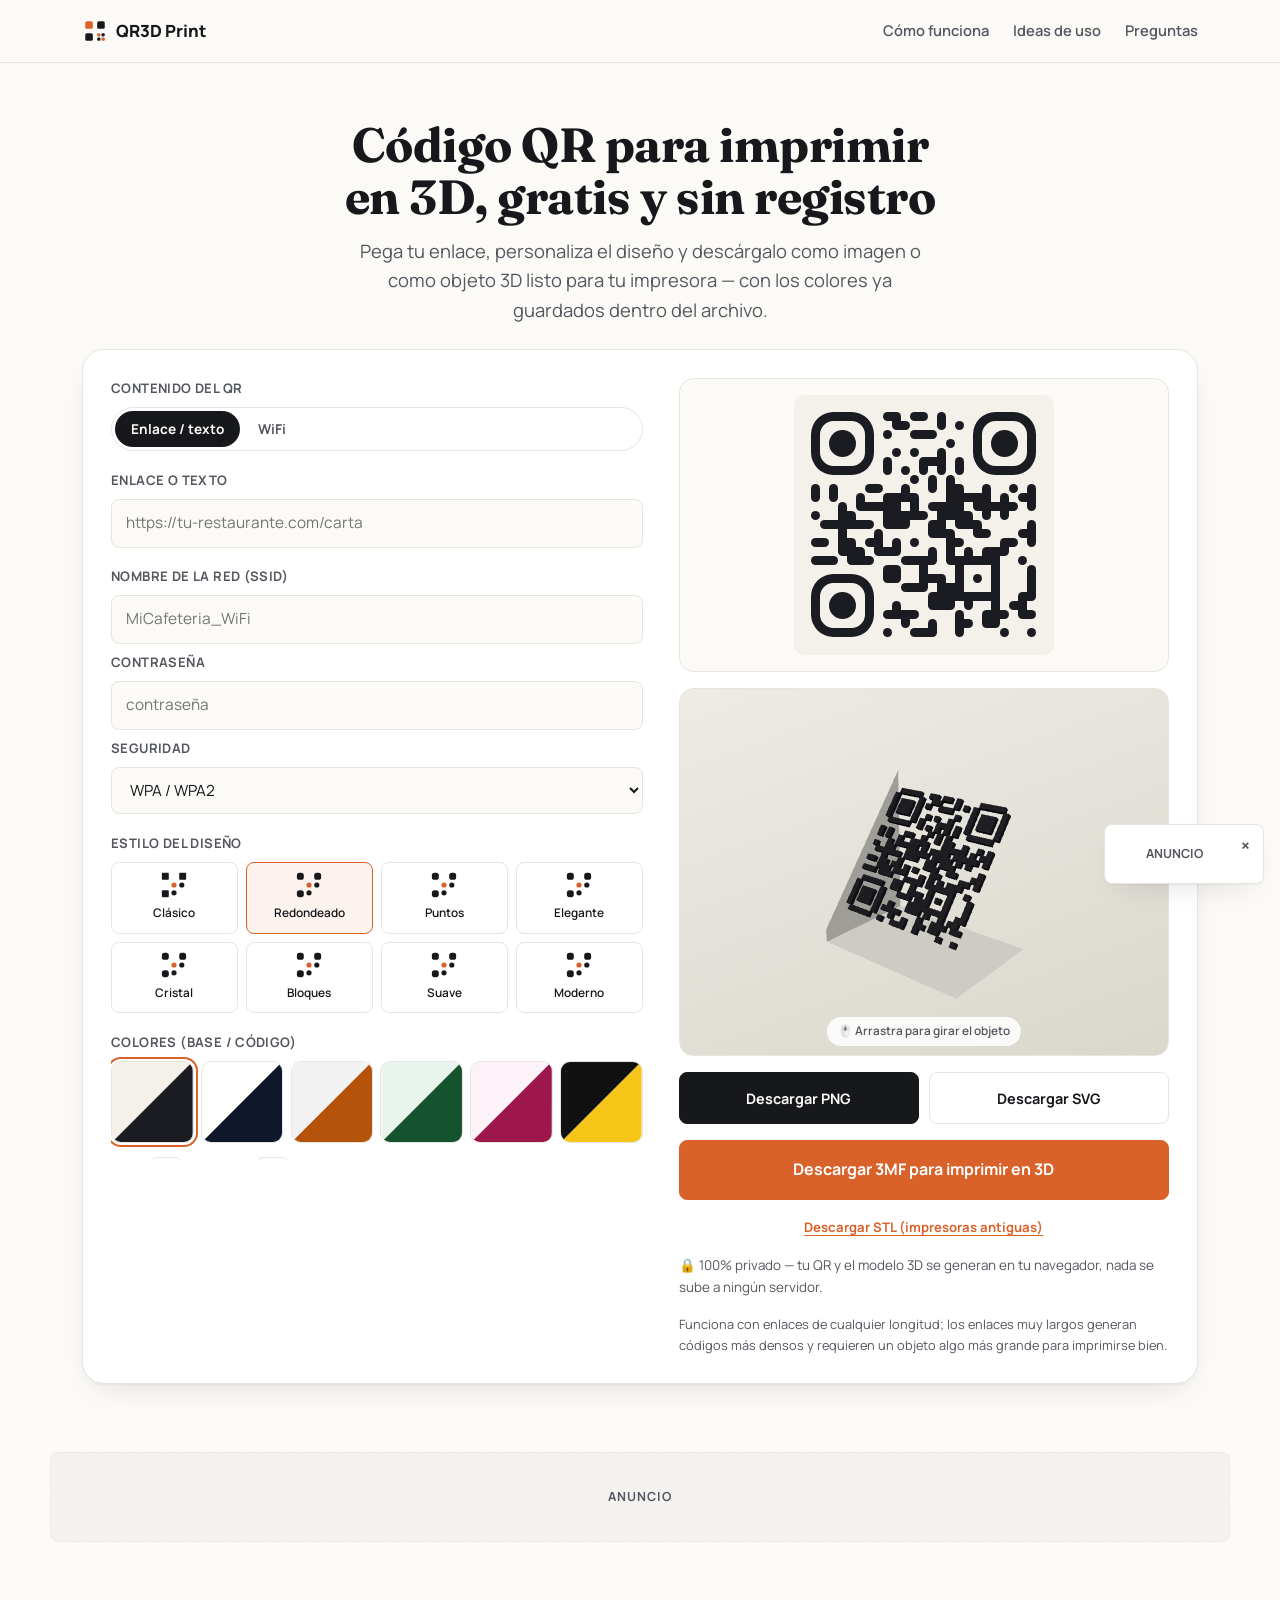
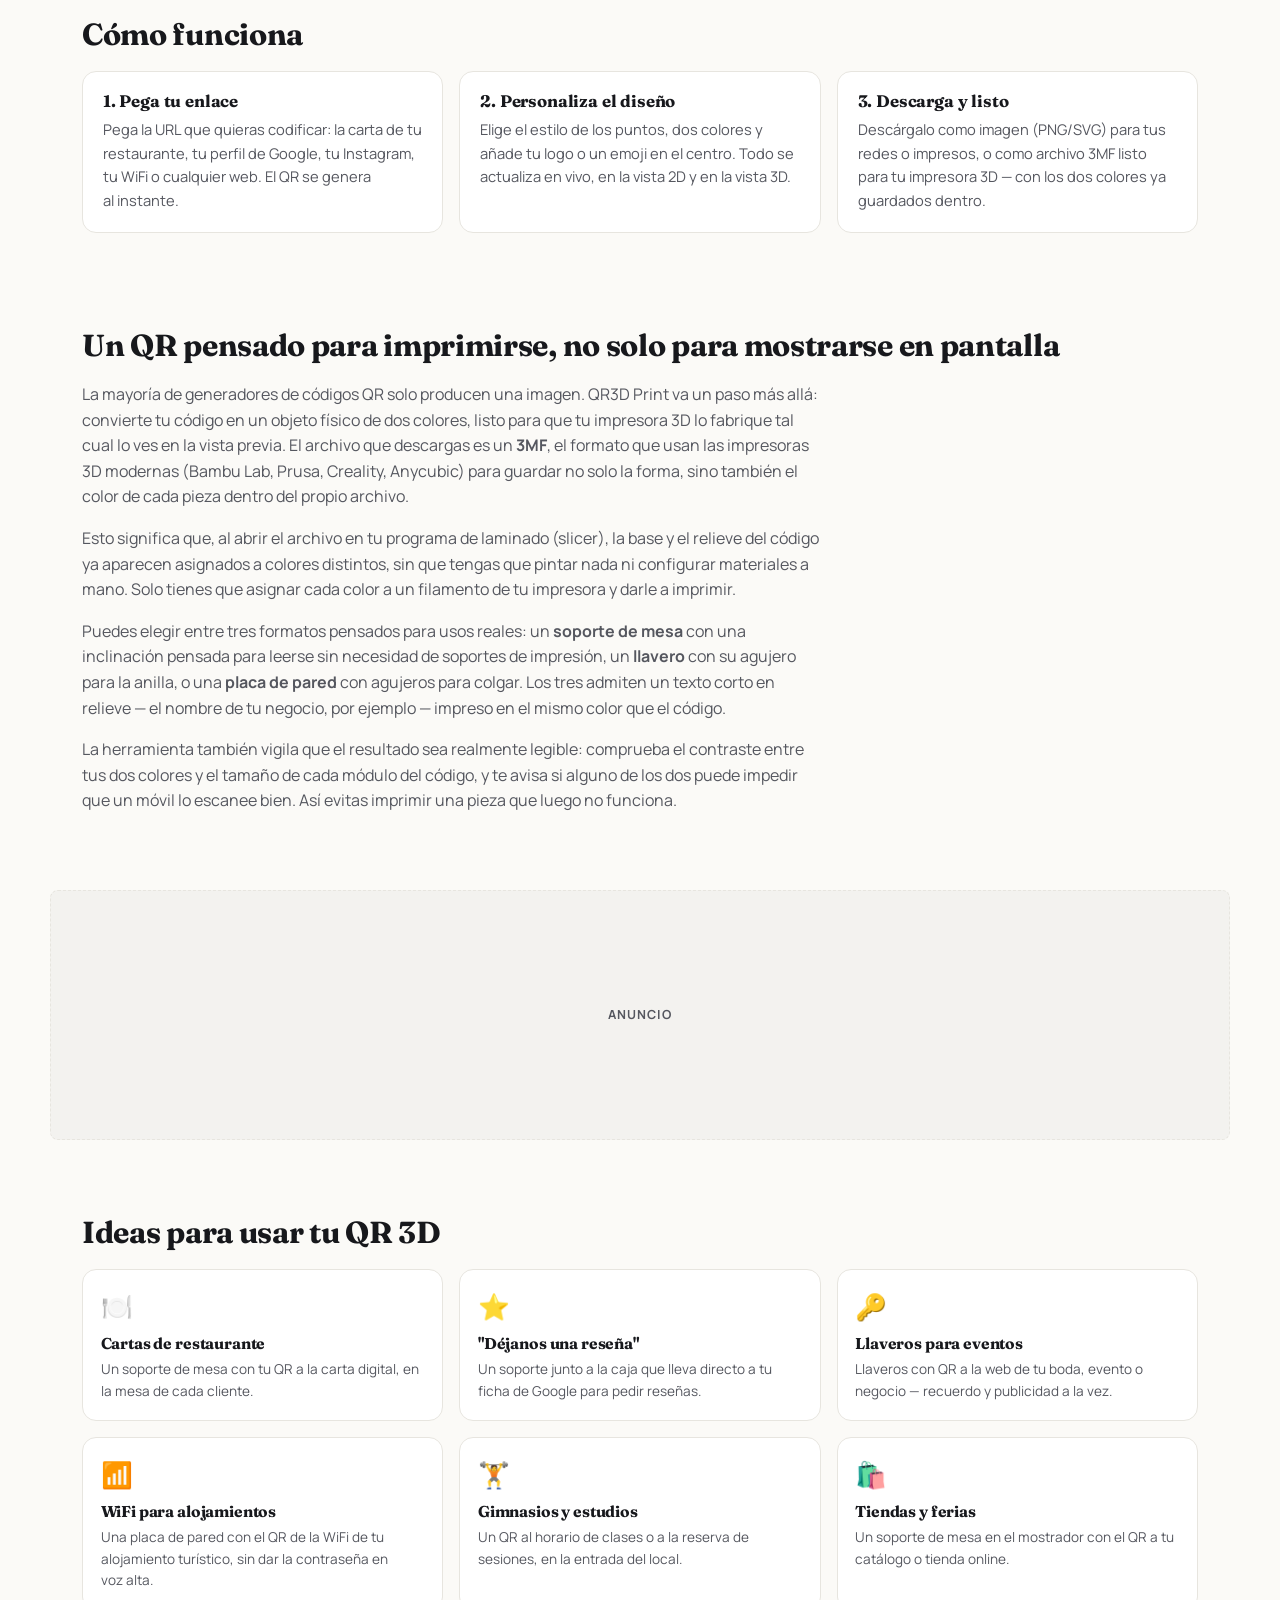
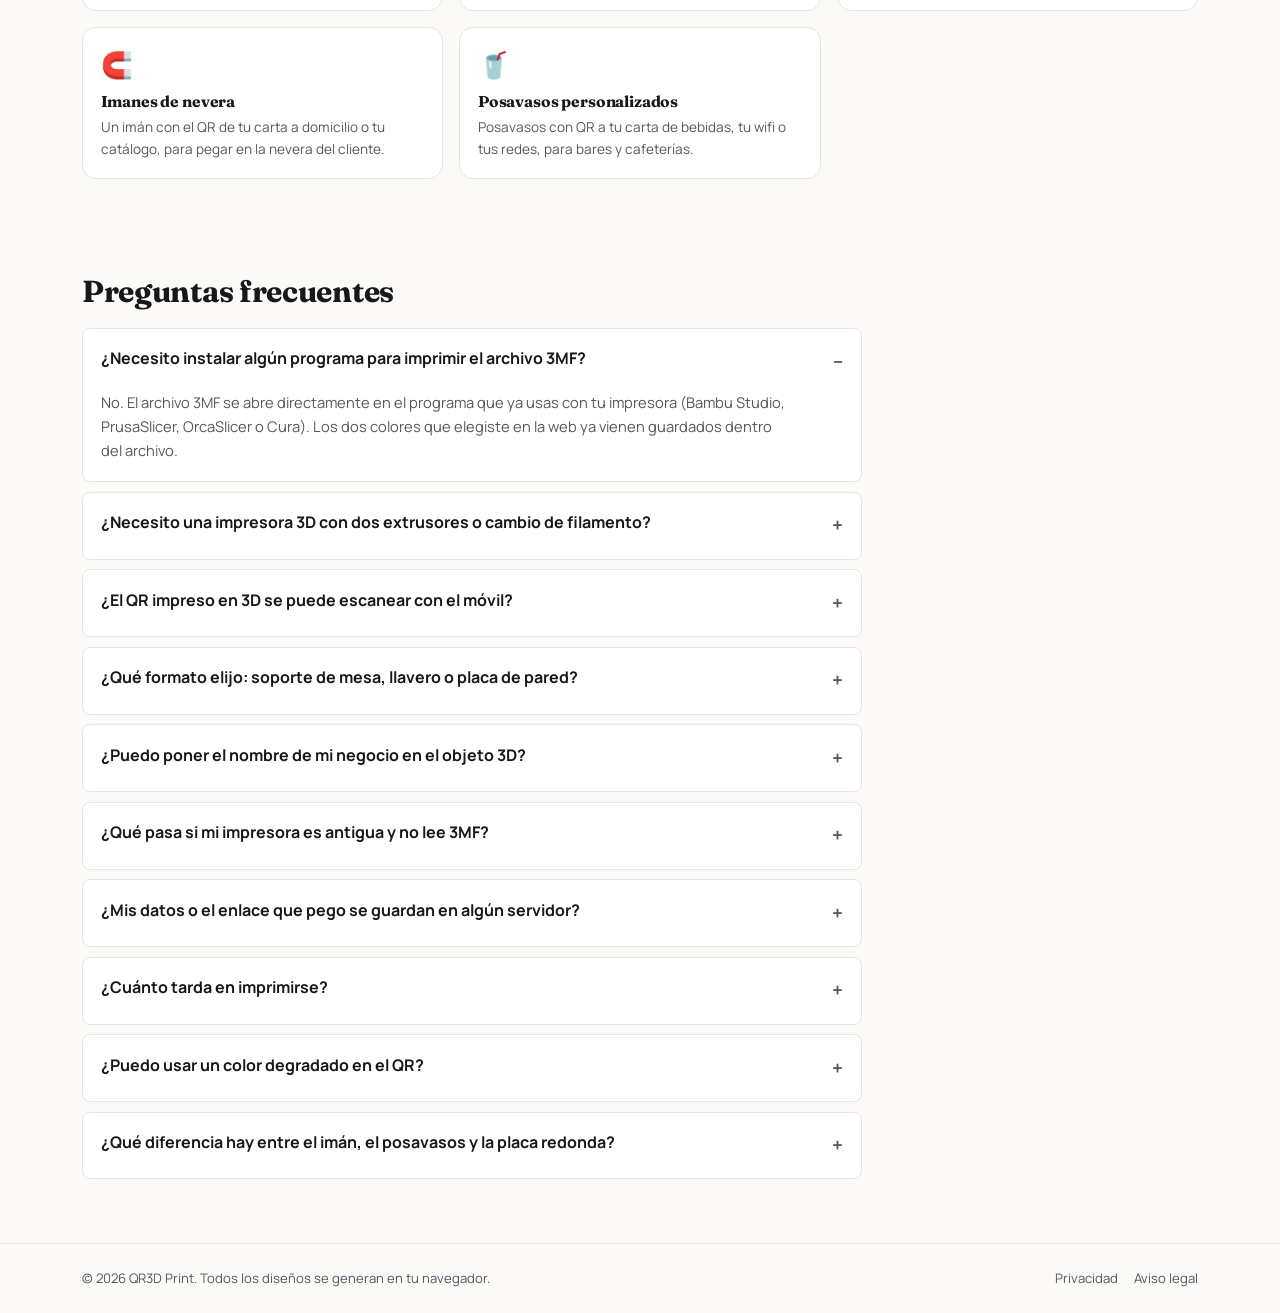
==== index.html @ ac1ca6d9 "Add files via upload" ====
<!DOCTYPE html>
<html lang="es">
<head>
<meta charset="UTF-8">
<meta name="viewport" content="width=device-width, initial-scale=1, viewport-fit=cover">
<title>Código QR para imprimir en 3D online gratis | QR3D Print</title>
<meta name="description" content="Crea tu código QR personalizado y descárgalo en 3MF listo para imprimir en 3D: soporte de mesa, llavero o placa de pared. Gratis, sin registro, en tu navegador.">
<link rel="canonical" href="https://www.qr3dprint.com/">

<meta property="og:type" content="website">
<meta property="og:title" content="Código QR para imprimir en 3D online gratis | QR3D Print">
<meta property="og:description" content="Diseña tu QR, elige colores y formato, y descárgalo en 3MF listo para tu impresora 3D. Soporte de mesa, llavero o placa de pared.">
<meta property="og:image" content="https://www.qr3dprint.com/assets/img/og-image.webp">
<meta property="og:url" content="https://www.qr3dprint.com/">
<meta name="twitter:card" content="summary_large_image">

<link rel="preconnect" href="https://fonts.googleapis.com">
<link rel="preconnect" href="https://fonts.gstatic.com" crossorigin>
<link rel="stylesheet" href="https://fonts.googleapis.com/css2?family=Manrope:wght@400;500;600;700;800&family=Fraunces:opsz,wght@9..144,500;9..144,700&display=swap">

<link rel="icon" href="assets/favicon.svg" type="image/svg+xml">
<link rel="stylesheet" href="styles.css?v=20260902">
<!-- TODO: si activas Google AdSense, añade aquí el script de tu CMP (banner de consentimiento de cookies) antes de activar los anuncios -->

<script type="importmap">
{ "imports": {
    "three": "./lib/vendor/three/three.module.min.js",
    "three/addons/": "./lib/vendor/three/addons/"
} }
</script>

<script type="application/ld+json">
{
  "@context": "https://schema.org",
  "@type": "WebApplication",
  "name": "QR3D Print",
  "description": "Generador de códigos QR personalizados descargables en PNG, SVG y 3MF listos para imprimir en 3D.",
  "applicationCategory": "DesignApplication",
  "operatingSystem": "Any (navegador web)",
  "offers": { "@type": "Offer", "price": "0", "priceCurrency": "EUR" }
}
</script>
<script type="application/ld+json">
{
  "@context": "https://schema.org",
  "@type": "FAQPage",
  "mainEntity": [
    {"@type":"Question","name":"¿Necesito instalar algún programa para imprimir el archivo 3MF?","acceptedAnswer":{"@type":"Answer","text":"No. El archivo 3MF se abre directamente en el programa que ya usas con tu impresora (Bambu Studio, PrusaSlicer, OrcaSlicer o Cura), con los dos colores ya guardados dentro."}},
    {"@type":"Question","name":"¿Necesito una impresora 3D con dos extrusores o cambio de filamento?","acceptedAnswer":{"@type":"Answer","text":"Sí, para que el color del QR contraste con la base necesitas imprimir con dos colores. Si tu impresora solo tiene uno, puedes usar la versión STL o pintar el código a mano."}},
    {"@type":"Question","name":"¿El QR impreso en 3D se puede escanear con el móvil?","acceptedAnswer":{"@type":"Answer","text":"Sí, siempre que el contraste entre los colores sea suficiente y el módulo no sea demasiado pequeño. Te avisamos en la propia web si algo puede fallar."}},
    {"@type":"Question","name":"¿Qué formato elijo: soporte de mesa, llavero o placa de pared?","acceptedAnswer":{"@type":"Answer","text":"El soporte de mesa es ideal para cartas o reseñas, el llavero para eventos o detalles, y la placa de pared para WiFi o señalización fija."}},
    {"@type":"Question","name":"¿Puedo poner el nombre de mi negocio en el objeto 3D?","acceptedAnswer":{"@type":"Answer","text":"Sí, los tres formatos permiten añadir un texto corto en relieve, en el mismo color que el código."}},
    {"@type":"Question","name":"¿Qué pasa si mi impresora es antigua y no lee 3MF?","acceptedAnswer":{"@type":"Answer","text":"Puedes descargar también la versión en STL para impresoras y programas más antiguos."}},
    {"@type":"Question","name":"¿Mis datos o el enlace que pego se guardan en algún servidor?","acceptedAnswer":{"@type":"Answer","text":"No. Todo se genera en tu propio navegador; el enlace nunca se envía a ningún servidor."}},
    {"@type":"Question","name":"¿Cuánto tarda en imprimirse?","acceptedAnswer":{"@type":"Answer","text":"Depende del tamaño, pero un soporte de mesa o una placa pequeña suele tardar entre 45 minutos y 2 horas."}}
  ]
}
</script>
</head>
<body>
<a class="skip-link" href="#tool">Ir a la herramienta</a>

<header class="site-header">
  <div class="wrap header-inner">
    <a class="brand" href="/">
      <svg width="26" height="26" viewBox="0 0 24 24" fill="none" aria-hidden="true"><rect x="3" y="3" width="7" height="7" rx="1.5" fill="var(--accent)"/><rect x="14" y="3" width="7" height="7" rx="1.5" fill="var(--ink)"/><rect x="3" y="14" width="7" height="7" rx="1.5" fill="var(--ink)"/><rect x="14" y="14" width="3" height="3" rx="1" fill="var(--accent)"/><rect x="18" y="14" width="3" height="3" rx="1" fill="var(--ink)"/><rect x="14" y="18" width="3" height="3" rx="1" fill="var(--ink)"/><rect x="18" y="18" width="3" height="3" rx="1" fill="var(--accent)"/></svg>
      <span>QR3D Print</span>
    </a>
    <nav class="header-nav">
      <a href="#como-funciona">Cómo funciona</a>
      <a href="#ideas">Ideas de uso</a>
      <a href="#faq">Preguntas</a>
    </nav>
  </div>
</header>

<main>
  <section class="hero wrap">
    <h1>Código QR para imprimir en 3D, gratis y sin registro</h1>
    <p class="subtitle">Pega tu enlace, personaliza el diseño y descárgalo como imagen o como objeto 3D listo para tu impresora — con los colores ya guardados dentro del archivo.</p>
  </section>

  <section id="tool" class="tool-section wrap">
    <div class="tool-card" data-state="idle">

      <div class="tool-grid">
        <!-- Columna izquierda: controles (con scroll propio en escritorio) -->
        <div class="tool-controls" data-tool-controls>

          <div class="field-group">
            <label class="field-label" for="qr-content-type">Contenido del QR</label>
            <div class="segmented" role="tablist" aria-label="Tipo de contenido">
              <button type="button" class="seg-btn is-active" data-content-type="link" role="tab" aria-selected="true">Enlace / texto</button>
              <button type="button" class="seg-btn" data-content-type="wifi" role="tab" aria-selected="false">WiFi</button>
            </div>
          </div>

          <div class="field-group" data-panel="link">
            <label class="field-label" for="qr-text">Enlace o texto</label>
            <input id="qr-text" class="text-input" type="text" placeholder="https://tu-restaurante.com/carta" autocomplete="off" spellcheck="false">
          </div>

          <div class="field-group" data-panel="wifi" hidden>
            <label class="field-label" for="wifi-ssid">Nombre de la red (SSID)</label>
            <input id="wifi-ssid" class="text-input" type="text" placeholder="MiCafeteria_WiFi" autocomplete="off">
            <label class="field-label" for="wifi-pass">Contraseña</label>
            <input id="wifi-pass" class="text-input" type="text" placeholder="contraseña" autocomplete="off">
            <label class="field-label" for="wifi-enc">Seguridad</label>
            <select id="wifi-enc" class="text-input">
              <option value="WPA" selected>WPA / WPA2</option>
              <option value="WEP">WEP</option>
              <option value="nopass">Red abierta (sin contraseña)</option>
            </select>
          </div>

          <div class="field-group">
            <span class="field-label">Estilo del diseño</span>
            <div class="style-grid" data-style-grid></div>
          </div>

          <div class="field-group">
            <span class="field-label">Colores (base / código)</span>
            <div class="color-presets" data-color-presets></div>
            <div class="color-custom">
              <label>Base <input type="color" id="color-base" value="#F4F1EA"></label>
              <label>Código <input type="color" id="color-code" value="#1B1B22"></label>
            </div>
            <div class="segmented segmented-sm" role="tablist" aria-label="Relleno del código">
              <button type="button" class="seg-btn is-active" data-code-mode="solid" role="tab" aria-selected="true">Sólido</button>
              <button type="button" class="seg-btn" data-code-mode="gradient" role="tab" aria-selected="false">Degradado</button>
            </div>
            <div class="gradient-row" data-gradient-row hidden>
              <label>2º color <input type="color" id="color-code-2" value="#D9622B"></label>
              <label class="gradient-type-label">
                Forma
                <select id="gradient-type" class="text-input text-input-sm">
                  <option value="linear" selected>Lineal</option>
                  <option value="radial">Radial</option>
                </select>
              </label>
            </div>
            <p class="hint" data-contrast-hint></p>
          </div>

          <div class="field-group">
            <span class="field-label">Centro del QR (opcional)</span>
            <div class="center-row">
              <div class="emoji-picker" data-emoji-picker></div>
              <label class="upload-btn">
                📁 Subir logo
                <input type="file" id="logo-upload" accept="image/*" hidden>
              </label>
              <button type="button" class="link-btn" data-clear-center hidden>Quitar</button>
            </div>
          </div>

          <div class="field-group">
            <span class="field-label">Llamado a la acción (marco)</span>
            <div class="frame-shape-grid" data-frame-grid></div>
            <div class="cta-chips" data-cta-chips hidden></div>
            <input id="frame-text" class="text-input" type="text" maxlength="24" placeholder="ESCANÉAME" value="ESCANÉAME" hidden>
          </div>

          <hr class="divider">

          <div class="field-group">
            <span class="field-label">Formato del objeto 3D</span>
            <div class="format-grid">
              <button type="button" class="format-btn is-active" data-format="soporte">
                <span class="format-icon">🍽️</span><span>Soporte de mesa</span>
              </button>
              <button type="button" class="format-btn" data-format="llavero">
                <span class="format-icon">🔑</span><span>Llavero</span>
              </button>
              <button type="button" class="format-btn" data-format="placa">
                <span class="format-icon">🖼️</span><span>Placa de pared</span>
              </button>
              <button type="button" class="format-btn" data-format="iman">
                <span class="format-icon">🧲</span><span>Imán</span>
              </button>
              <button type="button" class="format-btn" data-format="posavasos">
                <span class="format-icon">🥤</span><span>Posavasos</span>
              </button>
              <button type="button" class="format-btn" data-format="placa-redonda">
                <span class="format-icon">🔘</span><span>Placa redonda</span>
              </button>
            </div>
          </div>

          <div class="field-group">
            <label class="field-label" for="object-text">Texto en relieve (opcional)</label>
            <input id="object-text" class="text-input" type="text" maxlength="24" placeholder="Nombre de tu negocio">
          </div>

          <div class="print-warnings" data-print-warnings aria-live="polite"></div>
        </div>

        <!-- Columna derecha: previews -->
        <div class="tool-preview">
          <div class="preview-2d">
            <div class="preview-2d-frame" data-frame-root>
              <div class="frame-bar frame-bar--top" data-frame-el="barra-arriba" hidden><span data-frame-text-el></span></div>
              <div class="preview-2d-inner">
                <div class="preview-2d-canvas" data-qr-preview></div>
                <div class="frame-ribbon" data-frame-el="cinta-esquina" hidden><span data-frame-text-el></span></div>
                <div class="frame-bubble" data-frame-el="burbuja" hidden><span data-frame-text-el></span><i class="frame-bubble-tail"></i></div>
              </div>
              <div class="frame-bar frame-bar--bottom" data-frame-el="barra-abajo" hidden><span data-frame-text-el></span></div>
            </div>
          </div>

          <div class="preview-3d" data-viewer-root>
            <div class="preview-3d-canvas" data-viewer-canvas></div>
            <div class="preview-3d-status" data-viewer-status>Preparando la vista 3D…</div>
            <p class="drag-hint">🖱️ Arrastra para girar el objeto</p>
          </div>

          <div class="download-row">
            <button type="button" class="btn-download btn-primary" data-download="png">Descargar PNG</button>
            <button type="button" class="btn-download" data-download="svg">Descargar SVG</button>
          </div>
          <button type="button" class="btn-download btn-3d" data-download="3mf">
            Descargar 3MF para imprimir en 3D
          </button>
          <button type="button" class="link-btn secondary-download" data-download="stl">Descargar STL (impresoras antiguas)</button>

          <p class="privacy-badge">🔒 100% privado — tu QR y el modelo 3D se generan en tu navegador, nada se sube a ningún servidor.</p>
          <p class="limits-note">Funciona con enlaces de cualquier longitud; los enlaces muy largos generan códigos más densos y requieren un objeto algo más grande para imprimirse bien.</p>
        </div>
      </div>
    </div>
  </section>

  <div class="ad-slot ad-slot--leaderboard wrap" data-ad-slot>
    <span>ANUNCIO</span>
    <!-- PEGA AQUÍ TU CÓDIGO DE ADSENSE -->
  </div>

  <section id="como-funciona" class="content-section wrap">
    <h2>Cómo funciona</h2>
    <div class="steps-grid" data-how-it-works></div>
  </section>

  <section class="content-section wrap seo-copy">
    <h2>Un QR pensado para imprimirse, no solo para mostrarse en pantalla</h2>
    <p>La mayoría de generadores de códigos QR solo producen una imagen. QR3D Print va un paso más allá: convierte tu código en un objeto físico de dos colores, listo para que tu impresora 3D lo fabrique tal cual lo ves en la vista previa. El archivo que descargas es un <strong>3MF</strong>, el formato que usan las impresoras 3D modernas (Bambu Lab, Prusa, Creality, Anycubic) para guardar no solo la forma, sino también el color de cada pieza dentro del propio archivo.</p>
    <p>Esto significa que, al abrir el archivo en tu programa de laminado (slicer), la base y el relieve del código ya aparecen asignados a colores distintos, sin que tengas que pintar nada ni configurar materiales a mano. Solo tienes que asignar cada color a un filamento de tu impresora y darle a imprimir.</p>
    <p>Puedes elegir entre tres formatos pensados para usos reales: un <strong>soporte de mesa</strong> con una inclinación pensada para leerse sin necesidad de soportes de impresión, un <strong>llavero</strong> con su agujero para la anilla, o una <strong>placa de pared</strong> con agujeros para colgar. Los tres admiten un texto corto en relieve — el nombre de tu negocio, por ejemplo — impreso en el mismo color que el código.</p>
    <p>La herramienta también vigila que el resultado sea realmente legible: comprueba el contraste entre tus dos colores y el tamaño de cada módulo del código, y te avisa si alguno de los dos puede impedir que un móvil lo escanee bien. Así evitas imprimir una pieza que luego no funciona.</p>
  </section>

  <div class="ad-slot ad-slot--incontent wrap" data-ad-slot>
    <span>ANUNCIO</span>
    <!-- PEGA AQUÍ TU CÓDIGO DE ADSENSE -->
  </div>

  <section id="ideas" class="content-section wrap">
    <h2>Ideas para usar tu QR 3D</h2>
    <div class="usecases-grid" data-use-cases></div>
  </section>

  <section id="faq" class="content-section wrap">
    <h2>Preguntas frecuentes</h2>
    <div class="faq-list" data-faq></div>
  </section>
</main>

<footer class="site-footer">
  <div class="wrap footer-inner">
    <p>© 2026 QR3D Print. Todos los diseños se generan en tu navegador.</p>
    <nav class="footer-nav">
      <a href="privacidad.html">Privacidad</a>
      <a href="aviso-legal.html">Aviso legal</a>
    </nav>
  </div>
</footer>

<div class="corner-toast" data-corner-toast hidden>
  <button type="button" class="corner-toast-close" data-corner-toast-close aria-label="Cerrar">×</button>
  <span>ANUNCIO</span>
</div>

<dialog class="download-dialog" data-download-dialog>
  <button type="button" class="dialog-close" data-dialog-close aria-label="Cerrar">×</button>
  <p class="dialog-ad-label">ANUNCIO</p>
  <div class="dialog-ad-slot" data-ad-slot>
    <!-- PEGA AQUÍ TU CÓDIGO DE ADSENSE -->
  </div>
  <button type="button" class="btn-download btn-primary dialog-cta" data-dialog-close>Cerrar y seguir</button>
</dialog>

<script defer src="lib/vendor/qr-code-styling.js"></script>
<script defer src="lib/vendor/jszip.min.js"></script>
<script defer src="lib/manifest.js"></script>
<script defer src="main.js?v=20260902"></script>
</body>
</html>
---- styles.css ----
/* ==========================================================================
   QR3D Print — styles.css
   Sections: 1 tokens 2 reset 3 layout 4 header 5 hero 6 tool-card
   7 controls 8 preview 9 downloads 10 ad-slots 11 content sections
   12 faq 13 footer 14 dialog/toast 15 responsive 16 reduced-motion
   ========================================================================== */

/* ---------- 1. Tokens ---------- */
:root {
  --bg: #FBFAF7;
  --surface: #FFFFFF;
  --ink: #17181C;
  --ink-soft: #55575F;
  --line: #E7E5DF;
  --accent: #D9622B;
  --accent-ink: #FFFFFF;
  --ok: #1E7A46;
  --warn: #B45309;
  --danger: #C4351C;

  --sans: "Manrope", system-ui, -apple-system, "Segoe UI", sans-serif;
  --display: "Fraunces", Georgia, serif;

  --radius-sm: 8px;
  --radius-md: 14px;
  --radius-lg: 22px;
  --shadow-card: 0 1px 2px rgba(23,24,28,.04), 0 12px 32px -16px rgba(23,24,28,.18);

  --ease-out: cubic-bezier(0.16, 1, 0.3, 1);
  --ease-soft: cubic-bezier(0.25, 0.46, 0.45, 0.94);
}

@media (prefers-color-scheme: dark) {
  :root {
    --bg: #14151A;
    --surface: #1C1E24;
    --ink: #F2F1EC;
    --ink-soft: #A7A9B3;
    --line: #2C2E36;
  }
}

/* ---------- 2. Reset ---------- */
*, *::before, *::after { box-sizing: border-box; margin: 0; }
html { -webkit-text-size-adjust: 100%; tab-size: 2; scroll-behavior: smooth; }
body {
  font-family: var(--sans);
  font-size: 16px;
  line-height: 1.6;
  color: var(--ink);
  background: var(--bg);
  -webkit-font-smoothing: antialiased;
  text-rendering: optimizeLegibility;
  overflow-x: clip;
  overscroll-behavior-y: none;
}
img, svg, video { display: block; max-width: 100%; }
button { font: inherit; color: inherit; cursor: pointer; border: 0; background: none; }
a { color: inherit; text-decoration: none; }
input, select { font: inherit; color: inherit; }
p { text-wrap: pretty; }
h1, h2, h3, h4 { text-wrap: balance; line-height: 1.08; letter-spacing: -0.01em; font-family: var(--display); }
::selection { background: var(--accent); color: #fff; }

:focus-visible {
  outline: 2px solid var(--accent);
  outline-offset: 3px;
  border-radius: 4px;
}

.skip-link {
  position: fixed; top: -100px; left: 1rem;
  padding: .6rem 1rem; background: var(--ink); color: var(--bg);
  z-index: 9999; border-radius: 8px; font-weight: 600;
}
.skip-link:focus { top: 1rem; }

/* ---------- 3. Layout ---------- */
.wrap { max-width: 1180px; margin-inline: auto; padding-inline: clamp(1rem, 4vw, 2rem); }

/* ---------- 4. Header ---------- */
.site-header { position: sticky; top: 0; z-index: 40; background: color-mix(in srgb, var(--bg) 88%, transparent); backdrop-filter: blur(10px); border-bottom: 1px solid var(--line); }
.header-inner { display: flex; align-items: center; justify-content: space-between; height: 62px; }
.brand { display: flex; align-items: center; gap: .5rem; font-weight: 800; font-size: 1.05rem; }
.header-nav { display: none; gap: 1.5rem; font-weight: 600; font-size: .92rem; color: var(--ink-soft); }
.header-nav a:hover { color: var(--ink); }
@media (min-width: 720px) { .header-nav { display: flex; } }

/* ---------- 5. Hero ---------- */
.hero { padding-top: clamp(2rem, 5vw, 3.5rem); padding-bottom: 1.5rem; text-align: center; }
.hero h1 { font-size: clamp(1.9rem, 4.2vw, 3rem); font-weight: 700; max-width: 18ch; margin-inline: auto; }
.hero .subtitle { margin-top: .9rem; color: var(--ink-soft); font-size: clamp(1rem, 1.6vw, 1.15rem); max-width: 52ch; margin-inline: auto; }

/* ---------- 6. Tool card ---------- */
.tool-section { padding-bottom: 2.5rem; }
.tool-card {
  background: var(--surface);
  border: 1px solid var(--line);
  border-radius: var(--radius-lg);
  box-shadow: var(--shadow-card);
  padding: clamp(1rem, 3vw, 1.75rem);
}
.tool-grid { display: grid; gap: 1.75rem; }
@media (min-width: 960px) {
  .tool-grid { grid-template-columns: 1fr 1fr; align-items: start; }
  .tool-controls {
    max-height: calc(100svh - 118px);
    overflow-y: auto;
    overscroll-behavior: contain;
    padding-right: .5rem;
  }
  .tool-preview {
    position: sticky;
    top: 78px; /* sticky header (62px) + gap */
  }
}

/* ---------- 7. Controls ---------- */
.tool-controls { display: flex; flex-direction: column; gap: 1.15rem; }
.field-group { display: flex; flex-direction: column; gap: .5rem; }
.field-label { font-size: .82rem; font-weight: 700; color: var(--ink-soft); text-transform: uppercase; letter-spacing: .03em; }

.text-input {
  width: 100%; padding: .7rem .85rem; border: 1.5px solid var(--line); border-radius: var(--radius-sm);
  background: var(--bg); font-size: .96rem; transition: border-color .15s var(--ease-out);
}
.text-input:focus { border-color: var(--accent); }

.segmented { display: inline-flex; border: 1.5px solid var(--line); border-radius: 999px; padding: 3px; gap: 2px; }
.seg-btn { padding: .45rem 1rem; border-radius: 999px; font-size: .85rem; font-weight: 700; color: var(--ink-soft); transition: all .15s var(--ease-out); }
.seg-btn.is-active { background: var(--ink); color: var(--bg); }

.style-grid { display: grid; grid-template-columns: repeat(4, 1fr); gap: .5rem; }
.style-chip {
  display: flex; flex-direction: column; align-items: center; gap: .35rem;
  padding: .6rem .3rem; border: 1.5px solid var(--line); border-radius: var(--radius-sm);
  font-size: .74rem; font-weight: 600; transition: all .15s var(--ease-out);
}
.style-chip svg { width: 26px; height: 26px; }
.style-chip.is-active { border-color: var(--accent); background: color-mix(in srgb, var(--accent) 8%, transparent); }

.color-presets { display: grid; grid-template-columns: repeat(6, 1fr); gap: .45rem; }
.color-preset-btn { width: 100%; aspect-ratio: 1; border-radius: 10px; border: 1.5px solid var(--line); position: relative; overflow: hidden; }
.color-preset-btn.is-active { outline: 2px solid var(--accent); outline-offset: 2px; }
.color-preset-btn span { position: absolute; inset: 0; }
.color-preset-btn span:first-child { clip-path: polygon(0 0, 100% 0, 0 100%); }
.color-preset-btn span:last-child { clip-path: polygon(100% 0, 100% 100%, 0 100%); }

.color-custom { display: flex; gap: 1.25rem; margin-top: .35rem; }
.color-custom label { display: flex; align-items: center; gap: .5rem; font-size: .82rem; font-weight: 600; color: var(--ink-soft); }
.color-custom input[type="color"] { width: 34px; height: 34px; border: 1.5px solid var(--line); border-radius: 8px; padding: 0; background: none; }

.hint { font-size: .8rem; color: var(--ink-soft); min-height: 1.1em; }
.hint.is-warn { color: var(--warn); font-weight: 600; }
.hint.is-danger { color: var(--danger); font-weight: 600; }

.center-row { display: flex; flex-wrap: wrap; align-items: center; gap: .6rem; }
.emoji-picker { display: flex; flex-wrap: wrap; gap: .3rem; max-width: 240px; }
.emoji-btn { width: 34px; height: 34px; border: 1.5px solid var(--line); border-radius: 8px; font-size: 1.1rem; display: flex; align-items: center; justify-content: center; }
.emoji-btn.is-active { border-color: var(--accent); background: color-mix(in srgb, var(--accent) 10%, transparent); }
.upload-btn { border: 1.5px dashed var(--line); border-radius: var(--radius-sm); padding: .5rem .85rem; font-size: .85rem; font-weight: 600; color: var(--ink-soft); }
.link-btn { font-size: .82rem; font-weight: 700; color: var(--accent); text-decoration: underline; text-underline-offset: 3px; }

.divider { border: none; border-top: 1px solid var(--line); margin: .25rem 0; }

.segmented-sm { margin-top: .5rem; }
.gradient-row { display: flex; gap: 1.25rem; align-items: center; margin-top: .5rem; }
.gradient-type-label { display: flex; align-items: center; gap: .5rem; font-size: .82rem; font-weight: 600; color: var(--ink-soft); }
.text-input-sm { padding: .4rem .5rem; width: auto; }
#frame-text { margin-top: .5rem; }

.frame-shape-grid { display: grid; grid-template-columns: repeat(5, 1fr); gap: .4rem; }
.frame-shape-btn {
  display: flex; flex-direction: column; align-items: center; gap: .3rem;
  padding: .55rem .2rem; border: 1.5px solid var(--line); border-radius: var(--radius-sm);
  font-size: .68rem; font-weight: 700; transition: all .15s var(--ease-out);
}
.frame-shape-btn.is-active { border-color: var(--accent); background: color-mix(in srgb, var(--accent) 8%, transparent); }
.frame-shape-btn .format-icon { font-size: 1.1rem; }

.cta-chips { display: flex; flex-wrap: wrap; gap: .4rem; margin-top: .6rem; }
.cta-chip { padding: .35rem .7rem; border: 1.5px solid var(--line); border-radius: 999px; font-size: .74rem; font-weight: 700; color: var(--ink-soft); background: var(--surface); }
.cta-chip.is-active { border-color: var(--accent); color: var(--accent); background: color-mix(in srgb, var(--accent) 8%, transparent); }

.format-grid { display: grid; grid-template-columns: repeat(3, 1fr); gap: .5rem; }
.format-btn { display: flex; flex-direction: column; align-items: center; gap: .35rem; padding: .75rem .4rem; border: 1.5px solid var(--line); border-radius: var(--radius-sm); font-size: .78rem; font-weight: 700; }
.format-btn.is-active { border-color: var(--accent); background: color-mix(in srgb, var(--accent) 8%, transparent); }
.format-icon { font-size: 1.3rem; }

.print-warnings { display: flex; flex-direction: column; gap: .4rem; }
.print-warning { display: flex; gap: .5rem; align-items: flex-start; padding: .6rem .75rem; border-radius: var(--radius-sm); font-size: .84rem; font-weight: 600; }
.print-warning.level-warn { background: color-mix(in srgb, var(--warn) 12%, transparent); color: var(--warn); }
.print-warning.level-danger { background: color-mix(in srgb, var(--danger) 12%, transparent); color: var(--danger); }
.print-warning.level-ok { background: color-mix(in srgb, var(--ok) 12%, transparent); color: var(--ok); }

/* ---------- 8. Preview ---------- */
.tool-preview { display: flex; flex-direction: column; gap: 1rem; }
.preview-2d { display: flex; justify-content: center; padding: 1rem; background: var(--bg); border: 1px solid var(--line); border-radius: var(--radius-md); }
.preview-2d-frame { display: flex; flex-direction: column; align-items: center; width: 100%; max-width: 280px; }
.preview-2d-inner { position: relative; width: 100%; }
.preview-2d-canvas { width: 100%; max-width: 260px; aspect-ratio: 1; margin-inline: auto; display: flex; align-items: center; justify-content: center; }
.preview-2d-canvas canvas, .preview-2d-canvas img { width: 100%; height: 100%; border-radius: 10px; }

.frame-bar {
  width: 100%; padding: .55rem .75rem; border-radius: 10px;
  font-weight: 800; font-size: .78rem; letter-spacing: .04em; text-align: center;
  text-transform: uppercase;
}
.frame-bar--top { margin-bottom: .55rem; }
.frame-bar--bottom { margin-top: .55rem; }

.frame-ribbon {
  position: absolute; top: 14px; right: -34px; width: 150px;
  padding: .35rem 0; text-align: center; transform: rotate(40deg);
  font-weight: 800; font-size: .68rem; letter-spacing: .03em; text-transform: uppercase;
  box-shadow: 0 2px 6px rgba(0,0,0,.15);
}

.frame-bubble {
  position: absolute; bottom: -16px; left: 50%; transform: translateX(-50%);
  padding: .4rem .9rem; border-radius: 999px; white-space: nowrap;
  font-weight: 800; font-size: .72rem; letter-spacing: .03em; text-transform: uppercase;
  box-shadow: 0 2px 8px rgba(0,0,0,.15);
}
.frame-bubble-tail {
  position: absolute; top: -6px; left: 50%; transform: translateX(-50%);
  width: 0; height: 0; border-left: 6px solid transparent; border-right: 6px solid transparent;
  border-bottom: 7px solid currentColor;
}

.preview-3d { position: relative; border: 1px solid var(--line); border-radius: var(--radius-md); overflow: hidden; background: linear-gradient(160deg, #EDEBE4, #DAD7CE); aspect-ratio: 4/3; }
@media (prefers-color-scheme: dark) { .preview-3d { background: linear-gradient(160deg, #24262E, #1A1C22); } }
.preview-3d-canvas { position: absolute; inset: 0; }
.preview-3d-canvas canvas { width: 100%; height: 100%; display: block; touch-action: none; }
.preview-3d-status { position: absolute; inset: 0; display: flex; align-items: center; justify-content: center; font-size: .85rem; font-weight: 600; color: var(--ink-soft); text-align: center; padding: 1rem; }
.preview-3d.is-ready .preview-3d-status { display: none; }
.drag-hint { position: absolute; bottom: .6rem; left: 50%; transform: translateX(-50%); font-size: .74rem; font-weight: 600; color: var(--ink-soft); background: color-mix(in srgb, var(--surface) 85%, transparent); padding: .3rem .7rem; border-radius: 999px; }
.preview-3d:not(.is-ready) .drag-hint { display: none; }

/* ---------- 9. Downloads ---------- */
.download-row { display: grid; grid-template-columns: 1fr 1fr; gap: .6rem; }
.btn-download {
  padding: .85rem 1rem; border-radius: var(--radius-sm); font-weight: 700; font-size: .9rem;
  border: 1.5px solid var(--line); background: var(--surface); text-align: center;
  transition: transform .12s var(--ease-out), border-color .15s var(--ease-out);
}
.btn-download:hover { border-color: var(--ink); }
.btn-download:active { transform: scale(.98); }
.btn-primary { background: var(--ink); color: var(--bg); border-color: var(--ink); }
.btn-3d { width: 100%; background: var(--accent); color: var(--accent-ink); border-color: var(--accent); font-size: 1rem; padding: 1rem; }
.secondary-download { align-self: center; }

.privacy-badge { font-size: .84rem; color: var(--ink-soft); }
.limits-note { font-size: .8rem; color: var(--ink-soft); }

/* ---------- 10. Ad slots ---------- */
.ad-slot {
  display: flex; align-items: center; justify-content: center;
  min-height: 90px; border: 1px dashed var(--line); border-radius: var(--radius-sm);
  color: var(--ink-soft); font-size: .78rem; font-weight: 700; letter-spacing: .08em;
  background: color-mix(in srgb, var(--ink) 3%, transparent);
  margin-block: 1.75rem;
}
.ad-slot--incontent { min-height: 250px; }

/* ---------- 11. Content sections ---------- */
.content-section { padding-block: clamp(2rem, 4vw, 3rem); }
.content-section h2 { font-size: clamp(1.4rem, 2.6vw, 1.9rem); margin-bottom: 1.25rem; }
.seo-copy p { color: var(--ink-soft); max-width: 74ch; margin-bottom: 1rem; }
.seo-copy p:last-child { margin-bottom: 0; }

.steps-grid { display: grid; gap: 1rem; }
@media (min-width: 720px) { .steps-grid { grid-template-columns: repeat(3, 1fr); } }
.step-card { background: var(--surface); border: 1px solid var(--line); border-radius: var(--radius-md); padding: 1.25rem; }
.step-card h3 { font-size: 1.05rem; margin-bottom: .5rem; }
.step-card p { color: var(--ink-soft); font-size: .92rem; }

.usecases-grid { display: grid; gap: 1rem; grid-template-columns: repeat(2, 1fr); }
@media (min-width: 720px) { .usecases-grid { grid-template-columns: repeat(3, 1fr); } }
.usecase-card { background: var(--surface); border: 1px solid var(--line); border-radius: var(--radius-md); padding: 1.1rem; }
.usecase-icon { font-size: 1.6rem; display: block; margin-bottom: .5rem; }
.usecase-card h3 { font-size: .98rem; margin-bottom: .35rem; }
.usecase-card p { font-size: .85rem; color: var(--ink-soft); }

/* ---------- 12. FAQ ---------- */
.faq-list { display: flex; flex-direction: column; gap: .6rem; max-width: 78ch; }
.faq-item { border: 1px solid var(--line); border-radius: var(--radius-sm); background: var(--surface); padding: .2rem .1rem; }
.faq-item summary { cursor: pointer; list-style: none; padding: .9rem 1rem; font-weight: 700; display: flex; justify-content: space-between; gap: 1rem; }
.faq-item summary::-webkit-details-marker { display: none; }
.faq-item summary::after { content: "+"; font-size: 1.2rem; color: var(--ink-soft); flex-shrink: 0; }
.faq-item[open] summary::after { content: "–"; }
.faq-item p { padding: 0 1rem 1rem; color: var(--ink-soft); font-size: .92rem; }

/* ---------- 13. Footer ---------- */
.site-footer { border-top: 1px solid var(--line); padding-block: 1.5rem; margin-top: 1rem; }
.footer-inner { display: flex; flex-wrap: wrap; gap: .75rem; justify-content: space-between; font-size: .82rem; color: var(--ink-soft); }
.footer-nav { display: flex; gap: 1rem; }

/* ---------- 14. Dialog / corner toast ---------- */
.download-dialog {
  border: none; border-radius: var(--radius-lg); padding: 1.25rem;
  max-width: 340px; width: 90vw; box-shadow: var(--shadow-card);
  background: var(--surface); color: var(--ink);
}
.download-dialog::backdrop { background: rgba(0,0,0,.45); }
.dialog-close { position: absolute; top: .6rem; right: .7rem; font-size: 1.3rem; color: var(--ink-soft); }
.dialog-ad-label { font-size: .72rem; font-weight: 700; letter-spacing: .08em; color: var(--ink-soft); text-align: center; margin-bottom: .5rem; }
.dialog-ad-slot { min-height: 200px; border: 1px dashed var(--line); border-radius: var(--radius-sm); display: flex; align-items: center; justify-content: center; color: var(--ink-soft); font-size: .8rem; font-weight: 700; margin-bottom: 1rem; }
.dialog-cta { width: 100%; }

.corner-toast {
  position: fixed; bottom: 1rem; right: 1rem; z-index: 50;
  background: var(--surface); border: 1px solid var(--line); border-radius: var(--radius-sm);
  padding: .8rem 2.2rem .8rem 1rem; box-shadow: var(--shadow-card); font-size: .78rem; font-weight: 700; color: var(--ink-soft);
  min-width: 160px; min-height: 60px; display: flex; align-items: center; justify-content: center;
  animation: toast-in .4s var(--ease-soft);
}
@keyframes toast-in { from { opacity: 0; transform: translateY(12px); } to { opacity: 1; transform: translateY(0); } }
.corner-toast-close { position: absolute; top: .3rem; right: .4rem; font-size: 1.1rem; color: var(--ink-soft); width: 22px; height: 22px; }

/* ---------- 15. Responsive tweaks ---------- */
@media (min-width: 540px) {
  .style-grid { grid-template-columns: repeat(4, 1fr); }
}
@media (min-width: 1280px) {
  .tool-grid { grid-template-columns: 1.1fr 1fr; }
}

/* ---------- 16. Reduced motion ---------- */
@media (prefers-reduced-motion: reduce) {
  html { scroll-behavior: auto; }
  .corner-toast { animation: none; }
  * { transition-duration: 0.001ms !important; animation-duration: 0.001ms !important; }
}
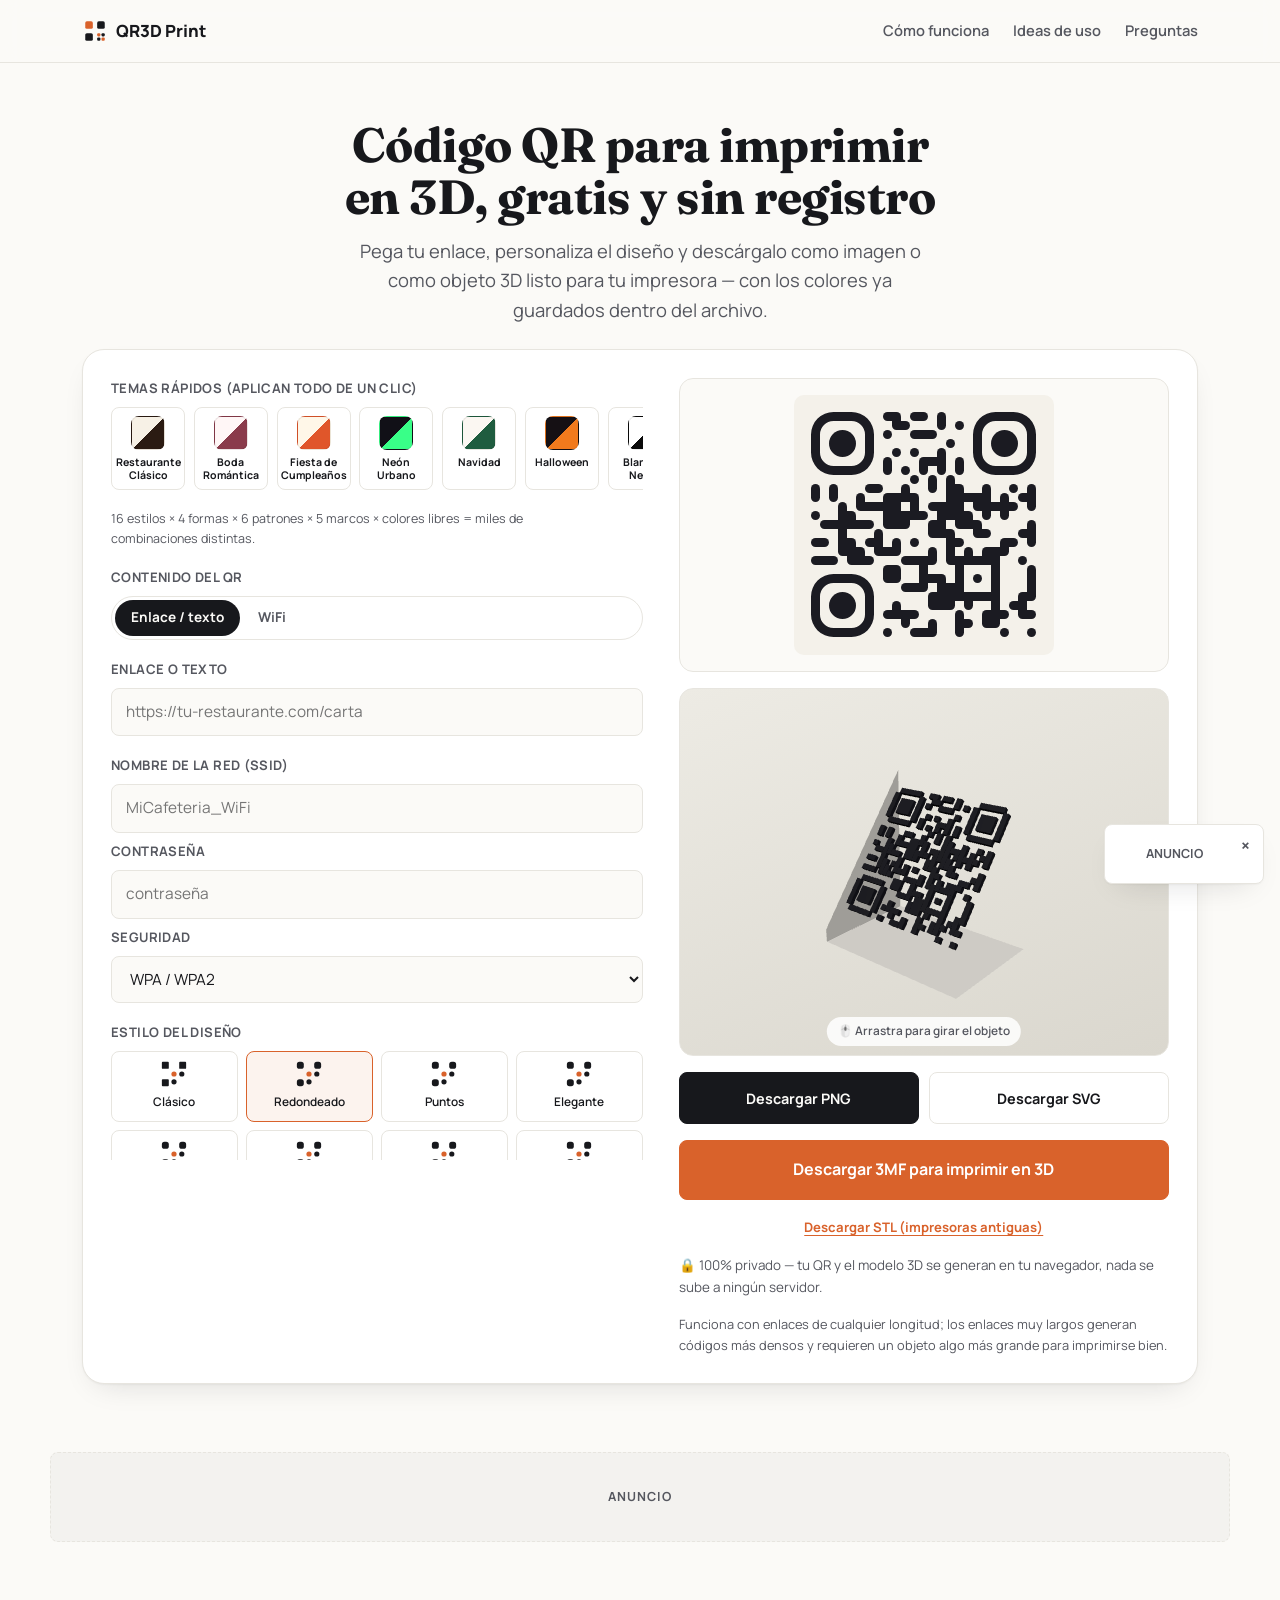
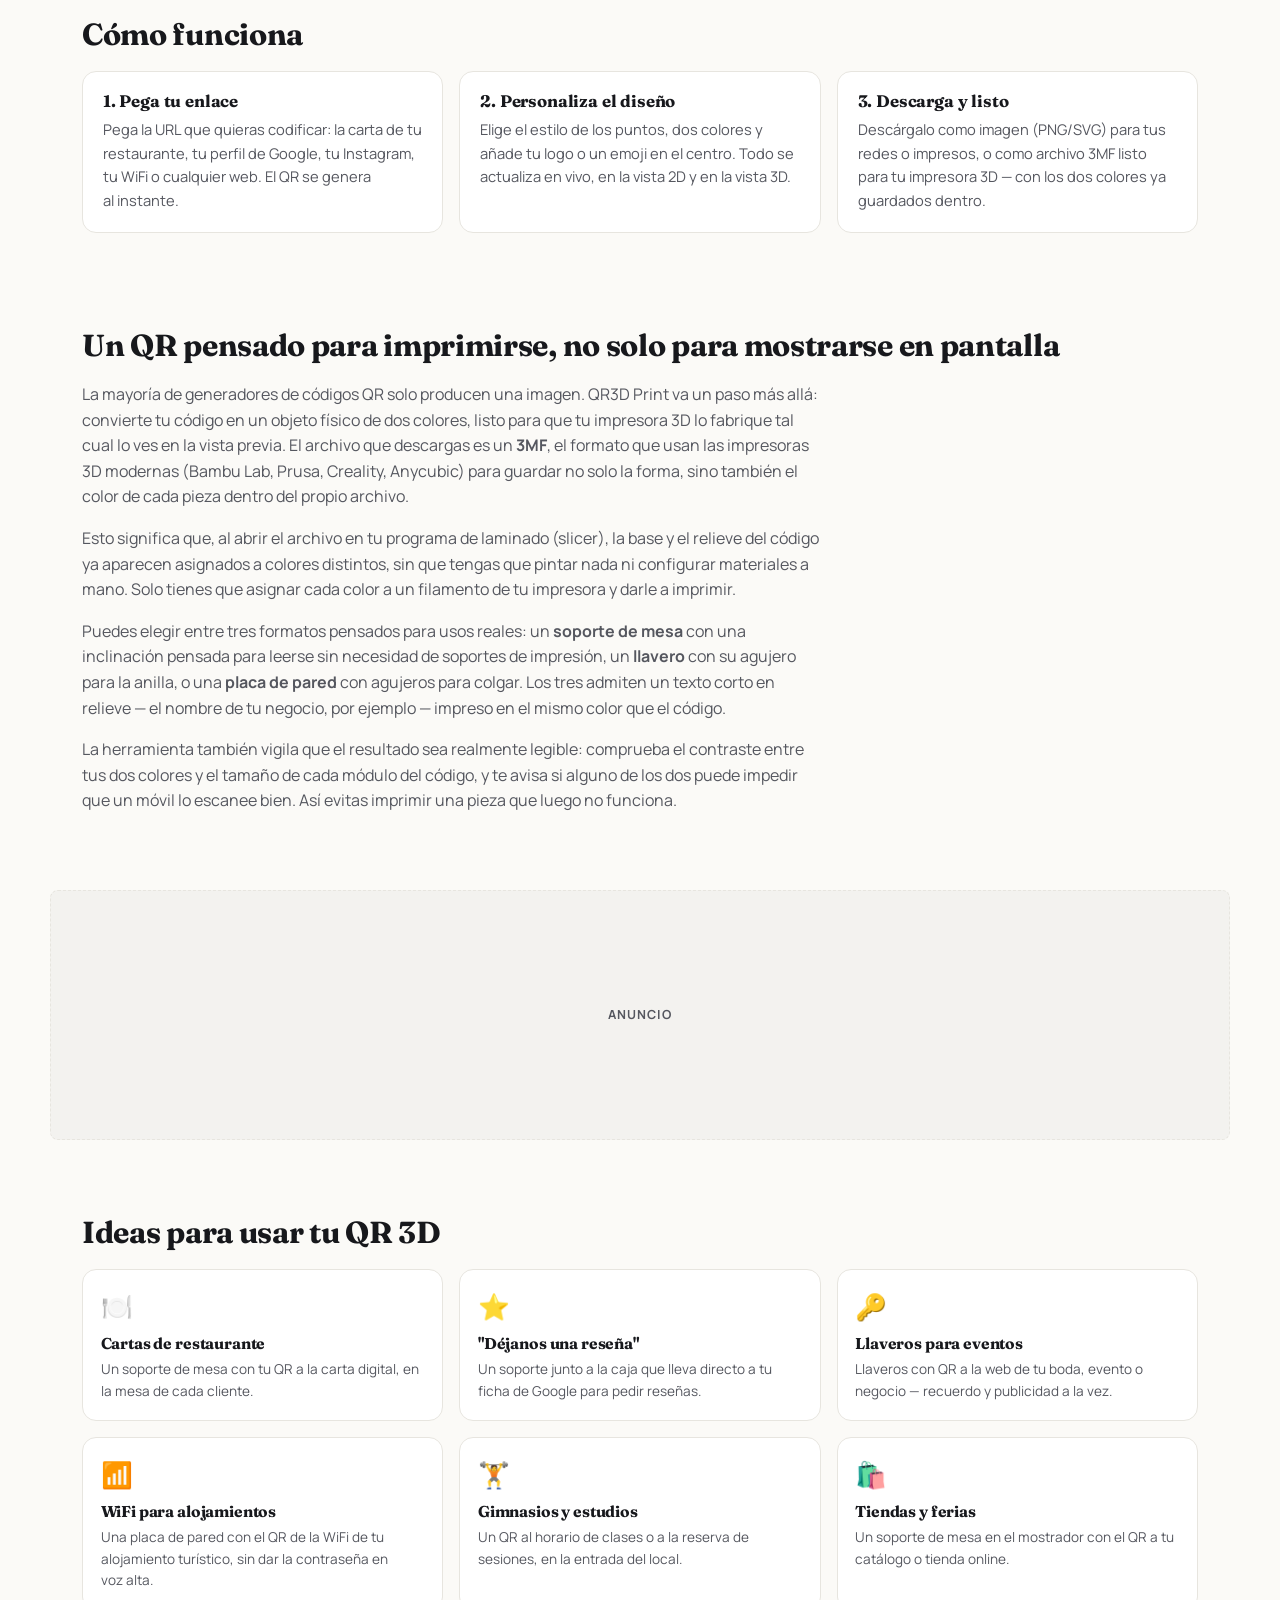
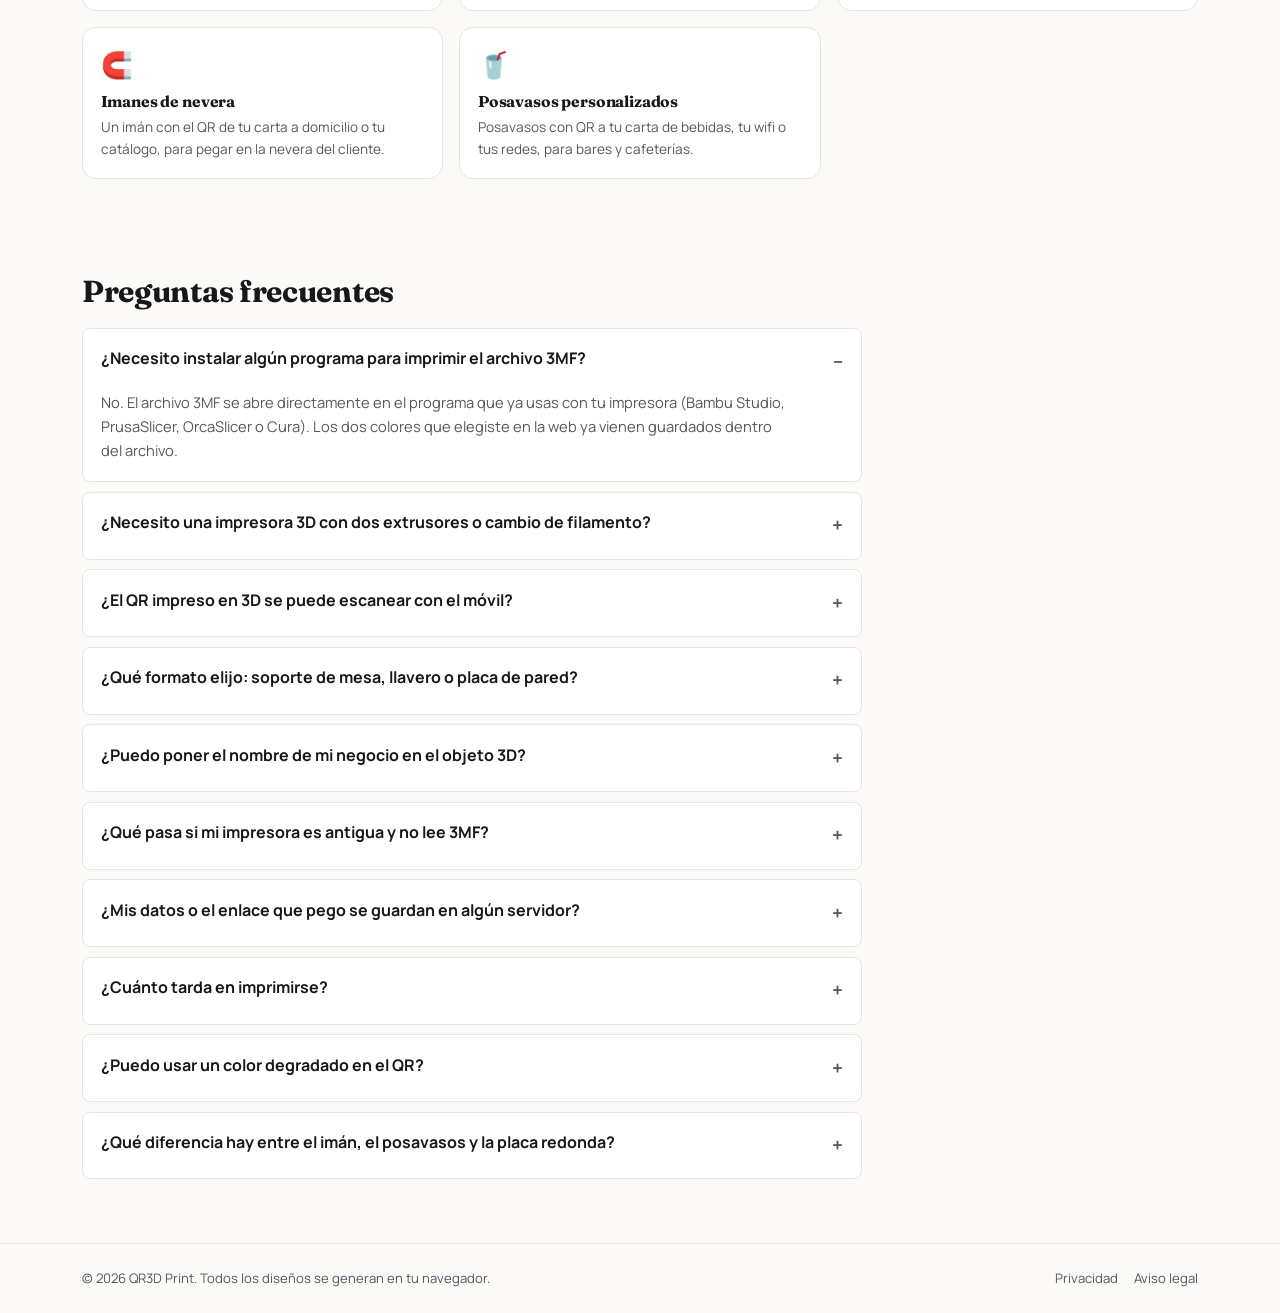
==== commit 6b0026f6: "Add files via upload" ====
--- a/index.html
+++ b/index.html
@@ -19,7 +19,7 @@
 <link rel="stylesheet" href="https://fonts.googleapis.com/css2?family=Manrope:wght@400;500;600;700;800&family=Fraunces:opsz,wght@9..144,500;9..144,700&display=swap">
 
 <link rel="icon" href="assets/favicon.svg" type="image/svg+xml">
-<link rel="stylesheet" href="styles.css?v=20260902">
+<link rel="stylesheet" href="styles.css?v=20260903">
 <!-- TODO: si activas Google AdSense, añade aquí el script de tu CMP (banner de consentimiento de cookies) antes de activar los anuncios -->
 
 <script type="importmap">
@@ -88,6 +88,12 @@
         <div class="tool-controls" data-tool-controls>
 
           <div class="field-group">
+            <span class="field-label">Temas rápidos (aplican todo de un clic)</span>
+            <div class="theme-strip" data-theme-strip></div>
+            <p class="combo-count">16 estilos × 4 formas × 6 patrones × 5 marcos × colores libres = miles de combinaciones distintas.</p>
+          </div>
+
+          <div class="field-group">
             <label class="field-label" for="qr-content-type">Contenido del QR</label>
             <div class="segmented" role="tablist" aria-label="Tipo de contenido">
               <button type="button" class="seg-btn is-active" data-content-type="link" role="tab" aria-selected="true">Enlace / texto</button>
@@ -143,6 +149,16 @@
           </div>
 
           <div class="field-group">
+            <span class="field-label">Forma del QR</span>
+            <div class="shape-grid" data-shape-grid></div>
+          </div>
+
+          <div class="field-group">
+            <span class="field-label">Patrón de fondo</span>
+            <div class="pattern-grid" data-pattern-grid></div>
+          </div>
+
+          <div class="field-group">
             <span class="field-label">Centro del QR (opcional)</span>
             <div class="center-row">
               <div class="emoji-picker" data-emoji-picker></div>
@@ -292,6 +308,6 @@
 <script defer src="lib/vendor/qr-code-styling.js"></script>
 <script defer src="lib/vendor/jszip.min.js"></script>
 <script defer src="lib/manifest.js"></script>
-<script defer src="main.js?v=20260902"></script>
+<script defer src="main.js?v=20260903"></script>
 </body>
 </html>
--- a/styles.css
+++ b/styles.css
@@ -178,6 +178,27 @@
 .frame-shape-btn.is-active { border-color: var(--accent); background: color-mix(in srgb, var(--accent) 8%, transparent); }
 .frame-shape-btn .format-icon { font-size: 1.1rem; }
 
+.theme-strip { display: flex; gap: .55rem; overflow-x: auto; padding-bottom: .3rem; scrollbar-width: thin; }
+.theme-chip {
+  flex: 0 0 auto; display: flex; flex-direction: column; align-items: center; gap: .35rem;
+  width: 74px; padding: .5rem .3rem; border: 1.5px solid var(--line); border-radius: var(--radius-sm);
+  font-size: .66rem; font-weight: 700; text-align: center; line-height: 1.2;
+}
+.theme-chip.is-active { border-color: var(--accent); }
+.theme-swatch { width: 34px; height: 34px; border-radius: 8px; border: 1px solid rgba(0,0,0,.08); }
+
+.shape-grid, .pattern-grid { display: grid; grid-template-columns: repeat(4, 1fr); gap: .4rem; }
+.pattern-grid { grid-template-columns: repeat(3, 1fr); }
+.shape-btn, .pattern-btn {
+  display: flex; flex-direction: column; align-items: center; gap: .3rem;
+  padding: .55rem .2rem; border: 1.5px solid var(--line); border-radius: var(--radius-sm);
+  font-size: .7rem; font-weight: 700; transition: all .15s var(--ease-out);
+}
+.shape-btn.is-active, .pattern-btn.is-active { border-color: var(--accent); background: color-mix(in srgb, var(--accent) 8%, transparent); }
+.shape-btn .format-icon, .pattern-btn .format-icon { font-size: 1.15rem; }
+
+.combo-count { font-size: .78rem; color: var(--ink-soft); margin-top: .35rem; }
+
 .cta-chips { display: flex; flex-wrap: wrap; gap: .4rem; margin-top: .6rem; }
 .cta-chip { padding: .35rem .7rem; border: 1.5px solid var(--line); border-radius: 999px; font-size: .74rem; font-weight: 700; color: var(--ink-soft); background: var(--surface); }
 .cta-chip.is-active { border-color: var(--accent); color: var(--accent); background: color-mix(in srgb, var(--accent) 8%, transparent); }
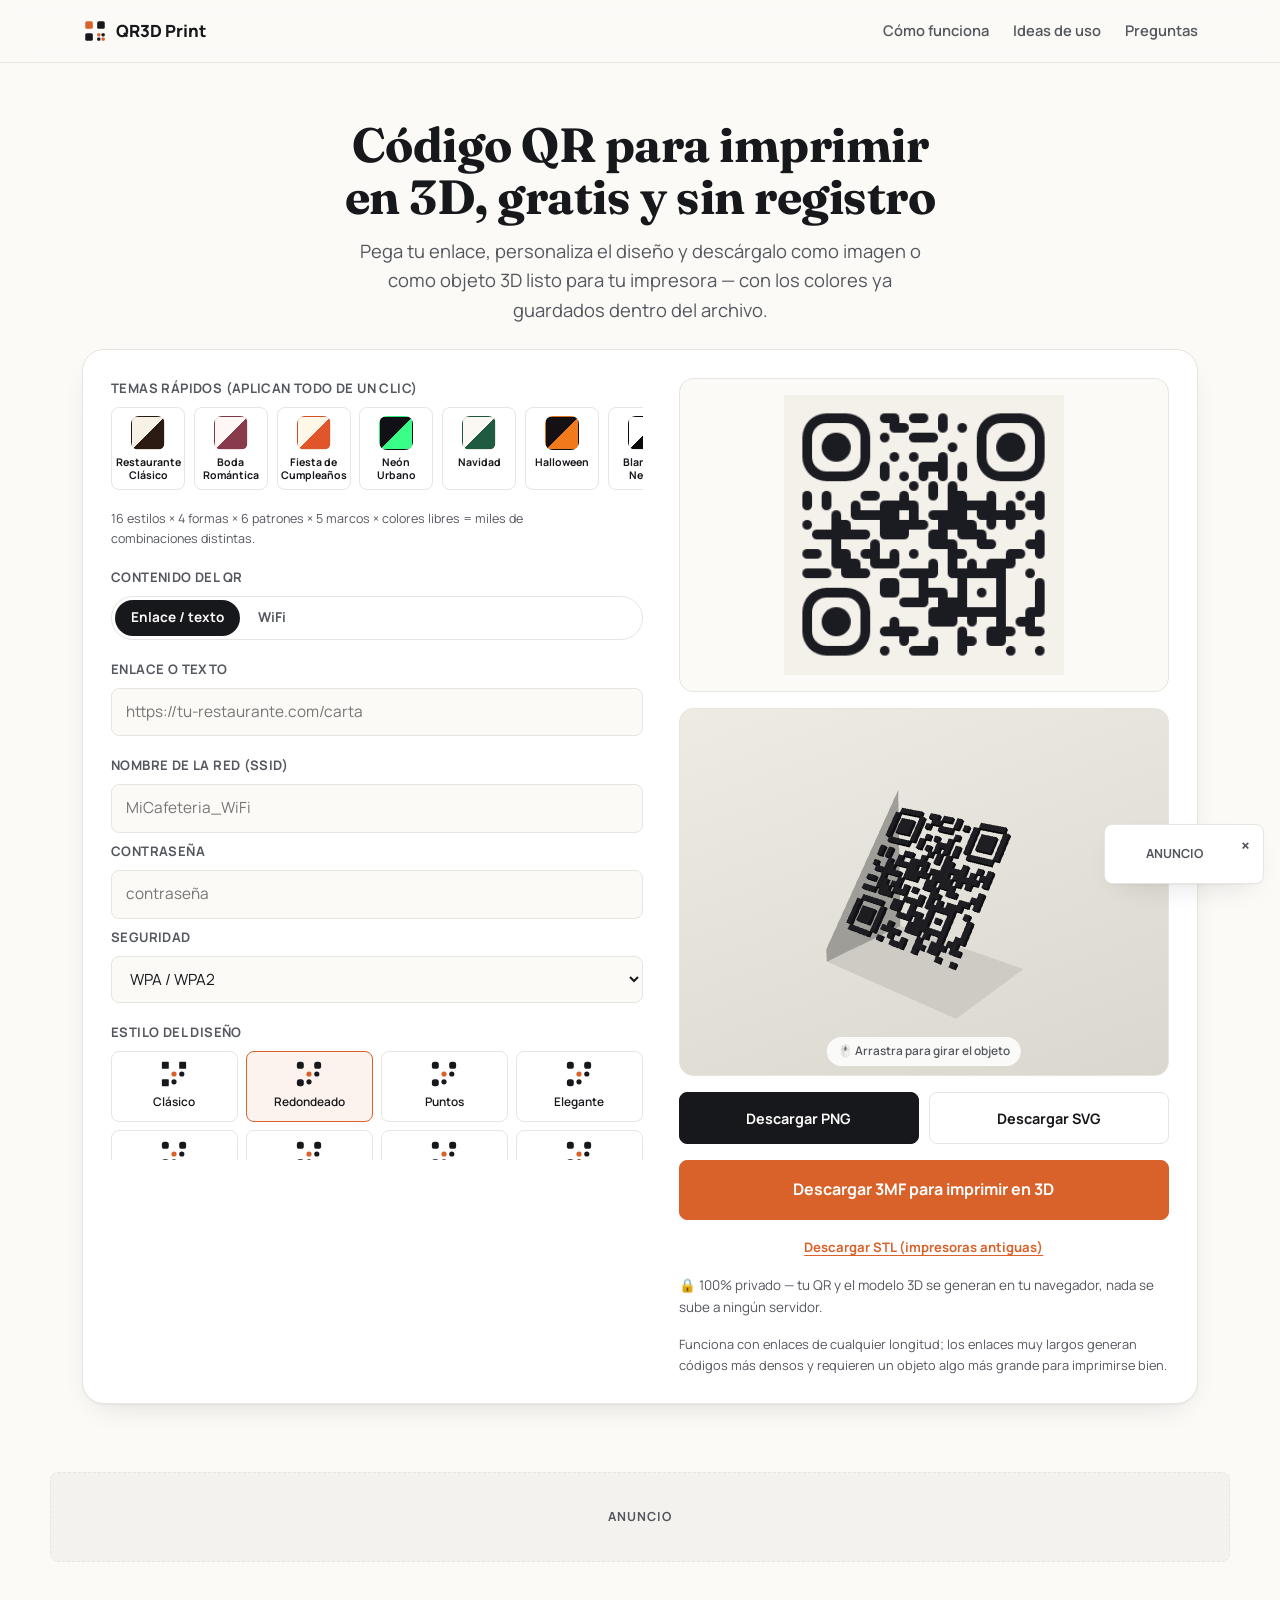
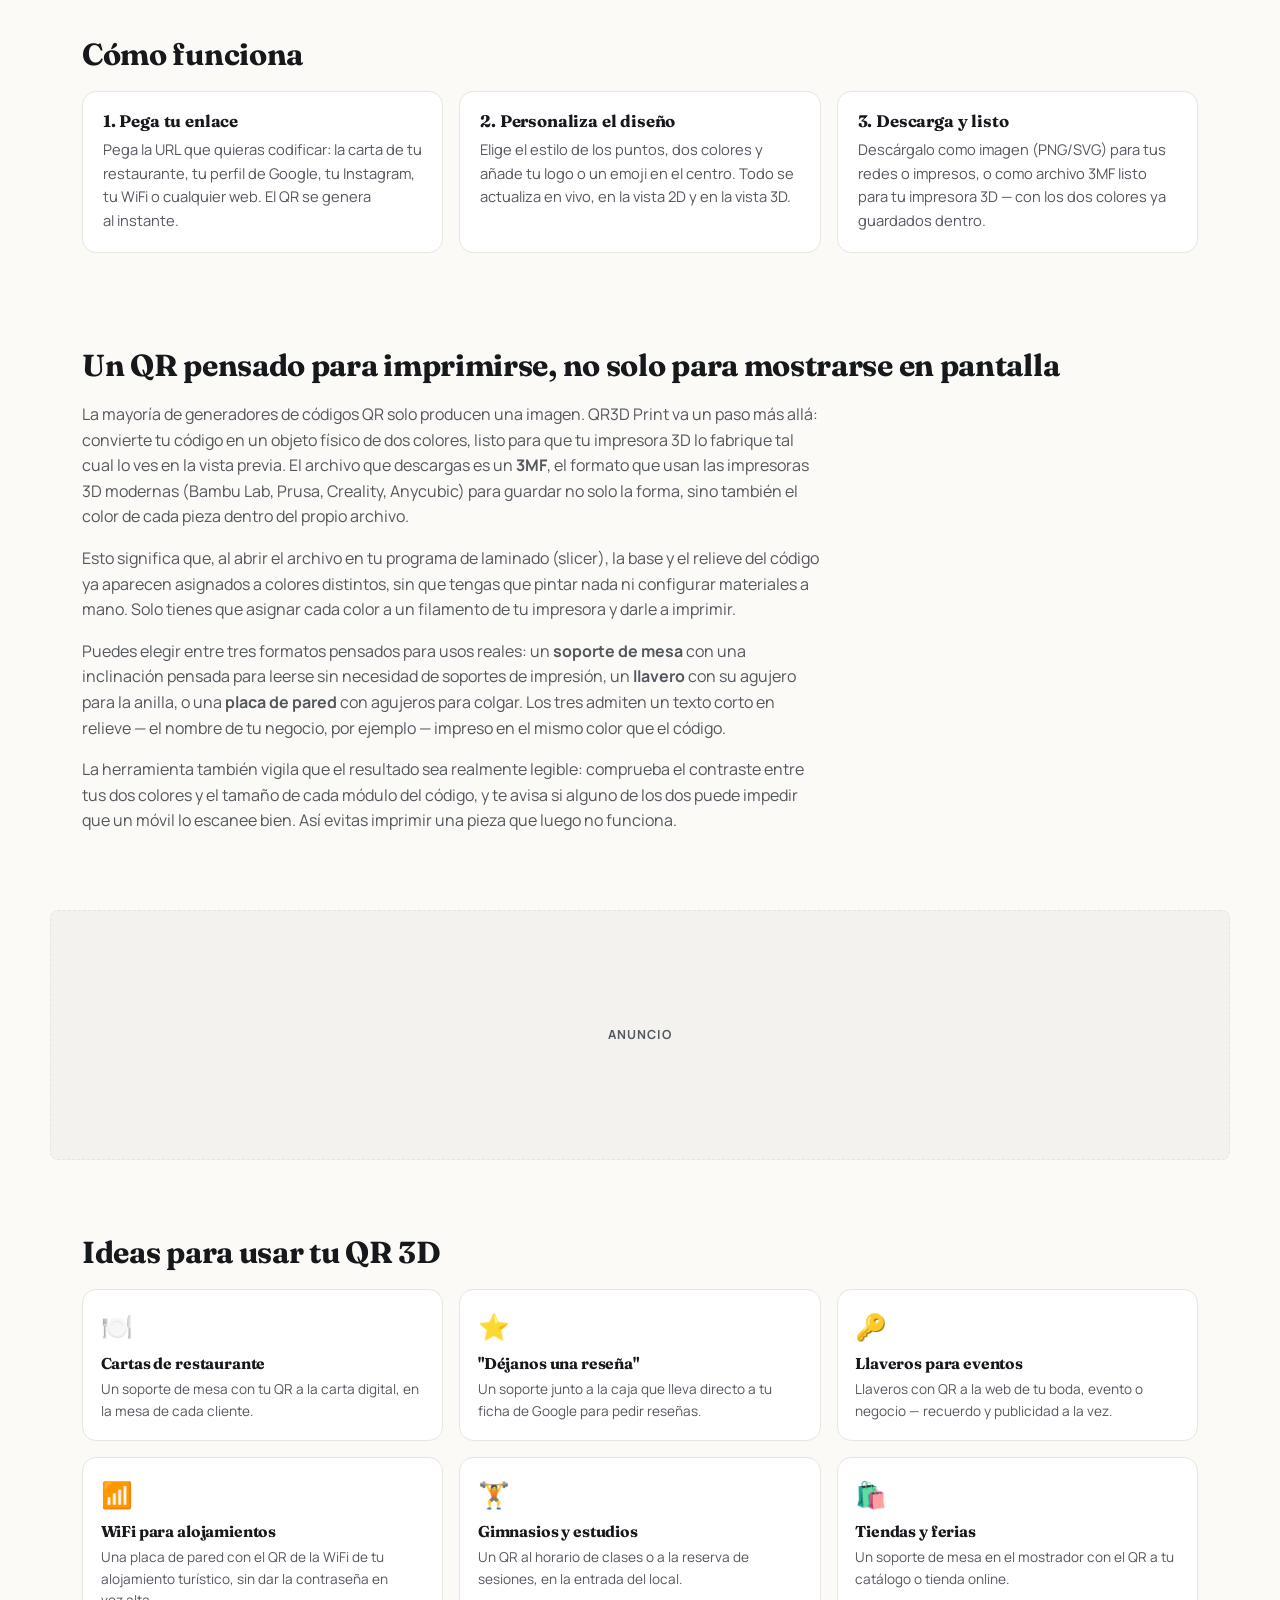
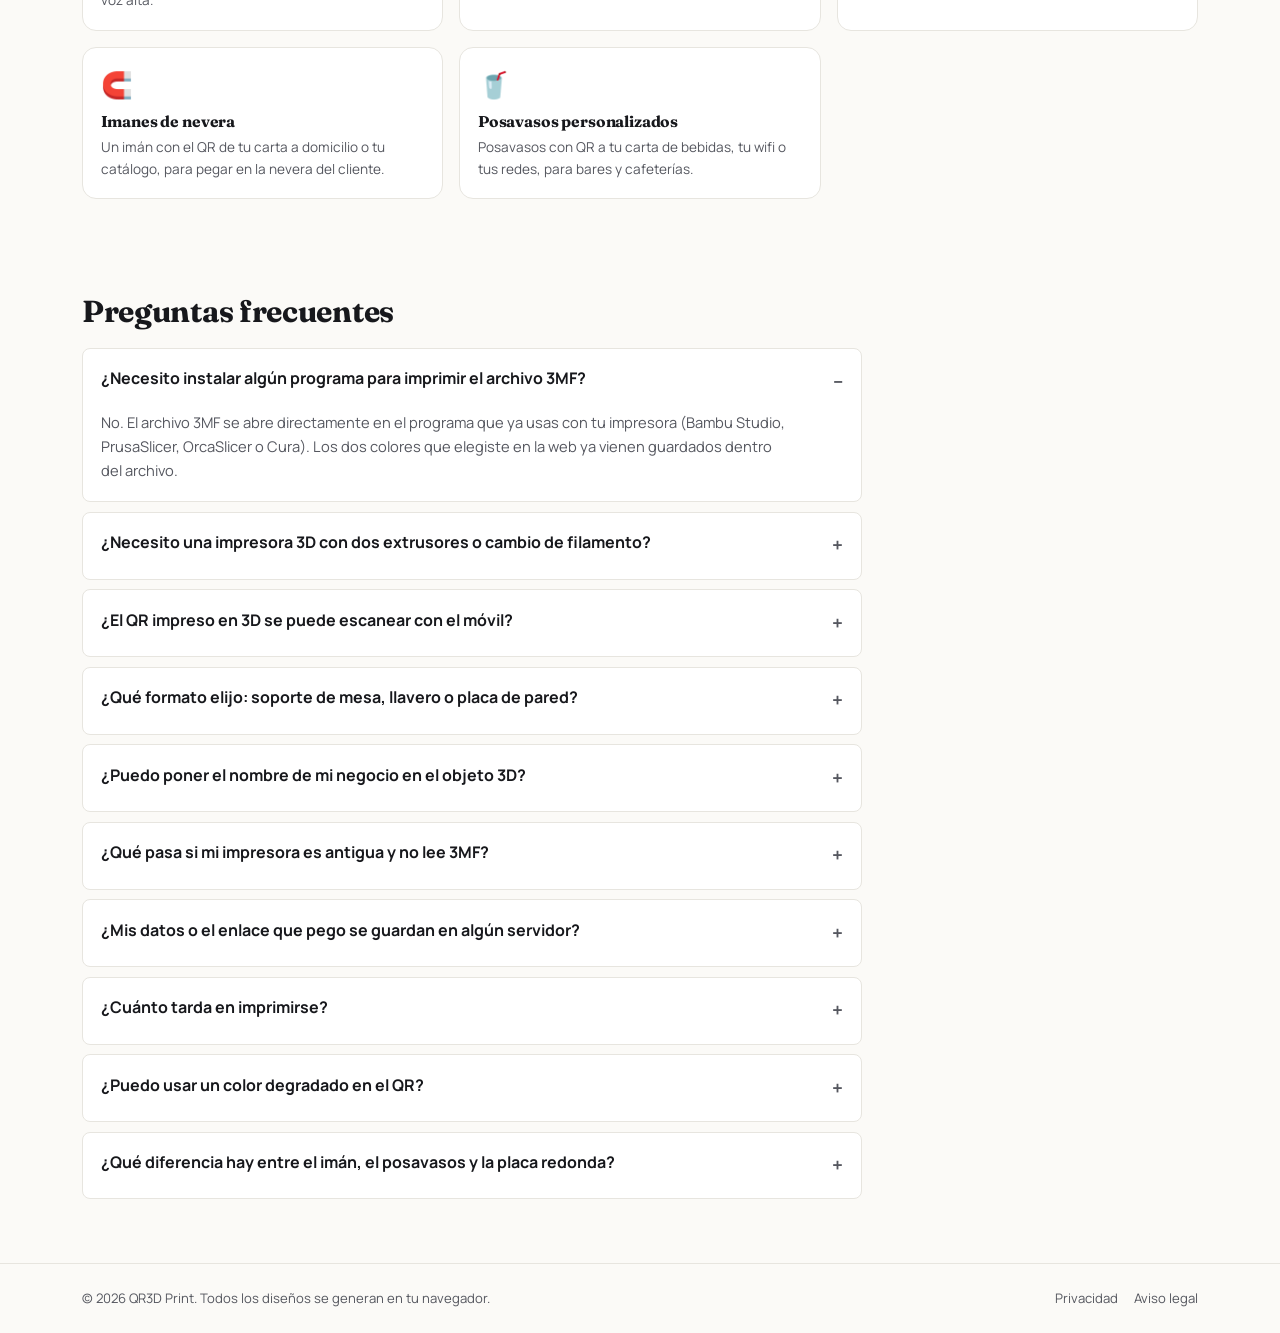
==== commit 19db7d9d: "Add files via upload" ====
--- a/index.html
+++ b/index.html
@@ -3,6 +3,8 @@
 <head>
 <meta charset="UTF-8">
 <meta name="viewport" content="width=device-width, initial-scale=1, viewport-fit=cover">
+<script async src="https://pagead2.googlesyndication.com/pagead/js/adsbygoogle.js?client=ca-pub-8980641761869756"
+     crossorigin="anonymous"></script>
 <title>Código QR para imprimir en 3D online gratis | QR3D Print</title>
 <meta name="description" content="Crea tu código QR personalizado y descárgalo en 3MF listo para imprimir en 3D: soporte de mesa, llavero o placa de pared. Gratis, sin registro, en tu navegador.">
 <link rel="canonical" href="https://www.qr3dprint.com/">
@@ -19,8 +21,9 @@
 <link rel="stylesheet" href="https://fonts.googleapis.com/css2?family=Manrope:wght@400;500;600;700;800&family=Fraunces:opsz,wght@9..144,500;9..144,700&display=swap">
 
 <link rel="icon" href="assets/favicon.svg" type="image/svg+xml">
-<link rel="stylesheet" href="styles.css?v=20260903">
-<!-- TODO: si activas Google AdSense, añade aquí el script de tu CMP (banner de consentimiento de cookies) antes de activar los anuncios -->
+<link rel="stylesheet" href="styles.css?v=20260905">
+<!-- TODO: cuando actives los bloques de anuncios reales (no solo la verificación), añade aquí
+     el script de tu CMP (banner de consentimiento de cookies), obligatorio en la UE/Reino Unido para AdSense -->
 
 <script type="importmap">
 { "imports": {
@@ -173,8 +176,13 @@
           <div class="field-group">
             <span class="field-label">Llamado a la acción (marco)</span>
             <div class="frame-shape-grid" data-frame-grid></div>
+            <div class="frame-sub-row">
+              <div class="frame-border-mini" data-border-grid></div>
+              <div class="frame-icon-mini" data-icon-grid></div>
+            </div>
             <div class="cta-chips" data-cta-chips hidden></div>
             <input id="frame-text" class="text-input" type="text" maxlength="24" placeholder="ESCANÉAME" value="ESCANÉAME" hidden>
+            <p class="combo-count">10 marcos × 3 bordes × 7 iconos = más de 160 combinaciones de marco.</p>
           </div>
 
           <hr class="divider">
@@ -214,15 +222,7 @@
         <!-- Columna derecha: previews -->
         <div class="tool-preview">
           <div class="preview-2d">
-            <div class="preview-2d-frame" data-frame-root>
-              <div class="frame-bar frame-bar--top" data-frame-el="barra-arriba" hidden><span data-frame-text-el></span></div>
-              <div class="preview-2d-inner">
-                <div class="preview-2d-canvas" data-qr-preview></div>
-                <div class="frame-ribbon" data-frame-el="cinta-esquina" hidden><span data-frame-text-el></span></div>
-                <div class="frame-bubble" data-frame-el="burbuja" hidden><span data-frame-text-el></span><i class="frame-bubble-tail"></i></div>
-              </div>
-              <div class="frame-bar frame-bar--bottom" data-frame-el="barra-abajo" hidden><span data-frame-text-el></span></div>
-            </div>
+            <div class="preview-2d-canvas" data-qr-preview></div>
           </div>
 
           <div class="preview-3d" data-viewer-root>
@@ -308,6 +308,6 @@
 <script defer src="lib/vendor/qr-code-styling.js"></script>
 <script defer src="lib/vendor/jszip.min.js"></script>
 <script defer src="lib/manifest.js"></script>
-<script defer src="main.js?v=20260903"></script>
+<script defer src="main.js?v=20260905"></script>
 </body>
 </html>
--- a/styles.css
+++ b/styles.css
@@ -173,10 +173,18 @@
 .frame-shape-btn {
   display: flex; flex-direction: column; align-items: center; gap: .3rem;
   padding: .55rem .2rem; border: 1.5px solid var(--line); border-radius: var(--radius-sm);
-  font-size: .68rem; font-weight: 700; transition: all .15s var(--ease-out);
+  font-size: .64rem; font-weight: 700; transition: all .15s var(--ease-out);
 }
 .frame-shape-btn.is-active { border-color: var(--accent); background: color-mix(in srgb, var(--accent) 8%, transparent); }
 .frame-shape-btn .format-icon { font-size: 1.1rem; }
+
+.frame-sub-row { display: flex; gap: .5rem; margin-top: .5rem; }
+.frame-border-mini, .frame-icon-mini { display: flex; gap: .3rem; flex: 1; flex-wrap: wrap; }
+.mini-btn {
+  padding: .4rem .5rem; border: 1.5px solid var(--line); border-radius: var(--radius-sm);
+  font-size: .8rem; font-weight: 700; min-width: 34px; text-align: center;
+}
+.mini-btn.is-active { border-color: var(--accent); background: color-mix(in srgb, var(--accent) 8%, transparent); }
 
 .theme-strip { display: flex; gap: .55rem; overflow-x: auto; padding-bottom: .3rem; scrollbar-width: thin; }
 .theme-chip {
@@ -217,37 +225,8 @@
 /* ---------- 8. Preview ---------- */
 .tool-preview { display: flex; flex-direction: column; gap: 1rem; }
 .preview-2d { display: flex; justify-content: center; padding: 1rem; background: var(--bg); border: 1px solid var(--line); border-radius: var(--radius-md); }
-.preview-2d-frame { display: flex; flex-direction: column; align-items: center; width: 100%; max-width: 280px; }
-.preview-2d-inner { position: relative; width: 100%; }
-.preview-2d-canvas { width: 100%; max-width: 260px; aspect-ratio: 1; margin-inline: auto; display: flex; align-items: center; justify-content: center; }
-.preview-2d-canvas canvas, .preview-2d-canvas img { width: 100%; height: 100%; border-radius: 10px; }
-
-.frame-bar {
-  width: 100%; padding: .55rem .75rem; border-radius: 10px;
-  font-weight: 800; font-size: .78rem; letter-spacing: .04em; text-align: center;
-  text-transform: uppercase;
-}
-.frame-bar--top { margin-bottom: .55rem; }
-.frame-bar--bottom { margin-top: .55rem; }
-
-.frame-ribbon {
-  position: absolute; top: 14px; right: -34px; width: 150px;
-  padding: .35rem 0; text-align: center; transform: rotate(40deg);
-  font-weight: 800; font-size: .68rem; letter-spacing: .03em; text-transform: uppercase;
-  box-shadow: 0 2px 6px rgba(0,0,0,.15);
-}
-
-.frame-bubble {
-  position: absolute; bottom: -16px; left: 50%; transform: translateX(-50%);
-  padding: .4rem .9rem; border-radius: 999px; white-space: nowrap;
-  font-weight: 800; font-size: .72rem; letter-spacing: .03em; text-transform: uppercase;
-  box-shadow: 0 2px 8px rgba(0,0,0,.15);
-}
-.frame-bubble-tail {
-  position: absolute; top: -6px; left: 50%; transform: translateX(-50%);
-  width: 0; height: 0; border-left: 6px solid transparent; border-right: 6px solid transparent;
-  border-bottom: 7px solid currentColor;
-}
+.preview-2d-canvas { width: 100%; max-width: 280px; aspect-ratio: 1; margin-inline: auto; display: flex; align-items: center; justify-content: center; }
+.preview-2d-canvas canvas, .preview-2d-canvas img { width: 100%; height: 100%; }
 
 .preview-3d { position: relative; border: 1px solid var(--line); border-radius: var(--radius-md); overflow: hidden; background: linear-gradient(160deg, #EDEBE4, #DAD7CE); aspect-ratio: 4/3; }
 @media (prefers-color-scheme: dark) { .preview-3d { background: linear-gradient(160deg, #24262E, #1A1C22); } }
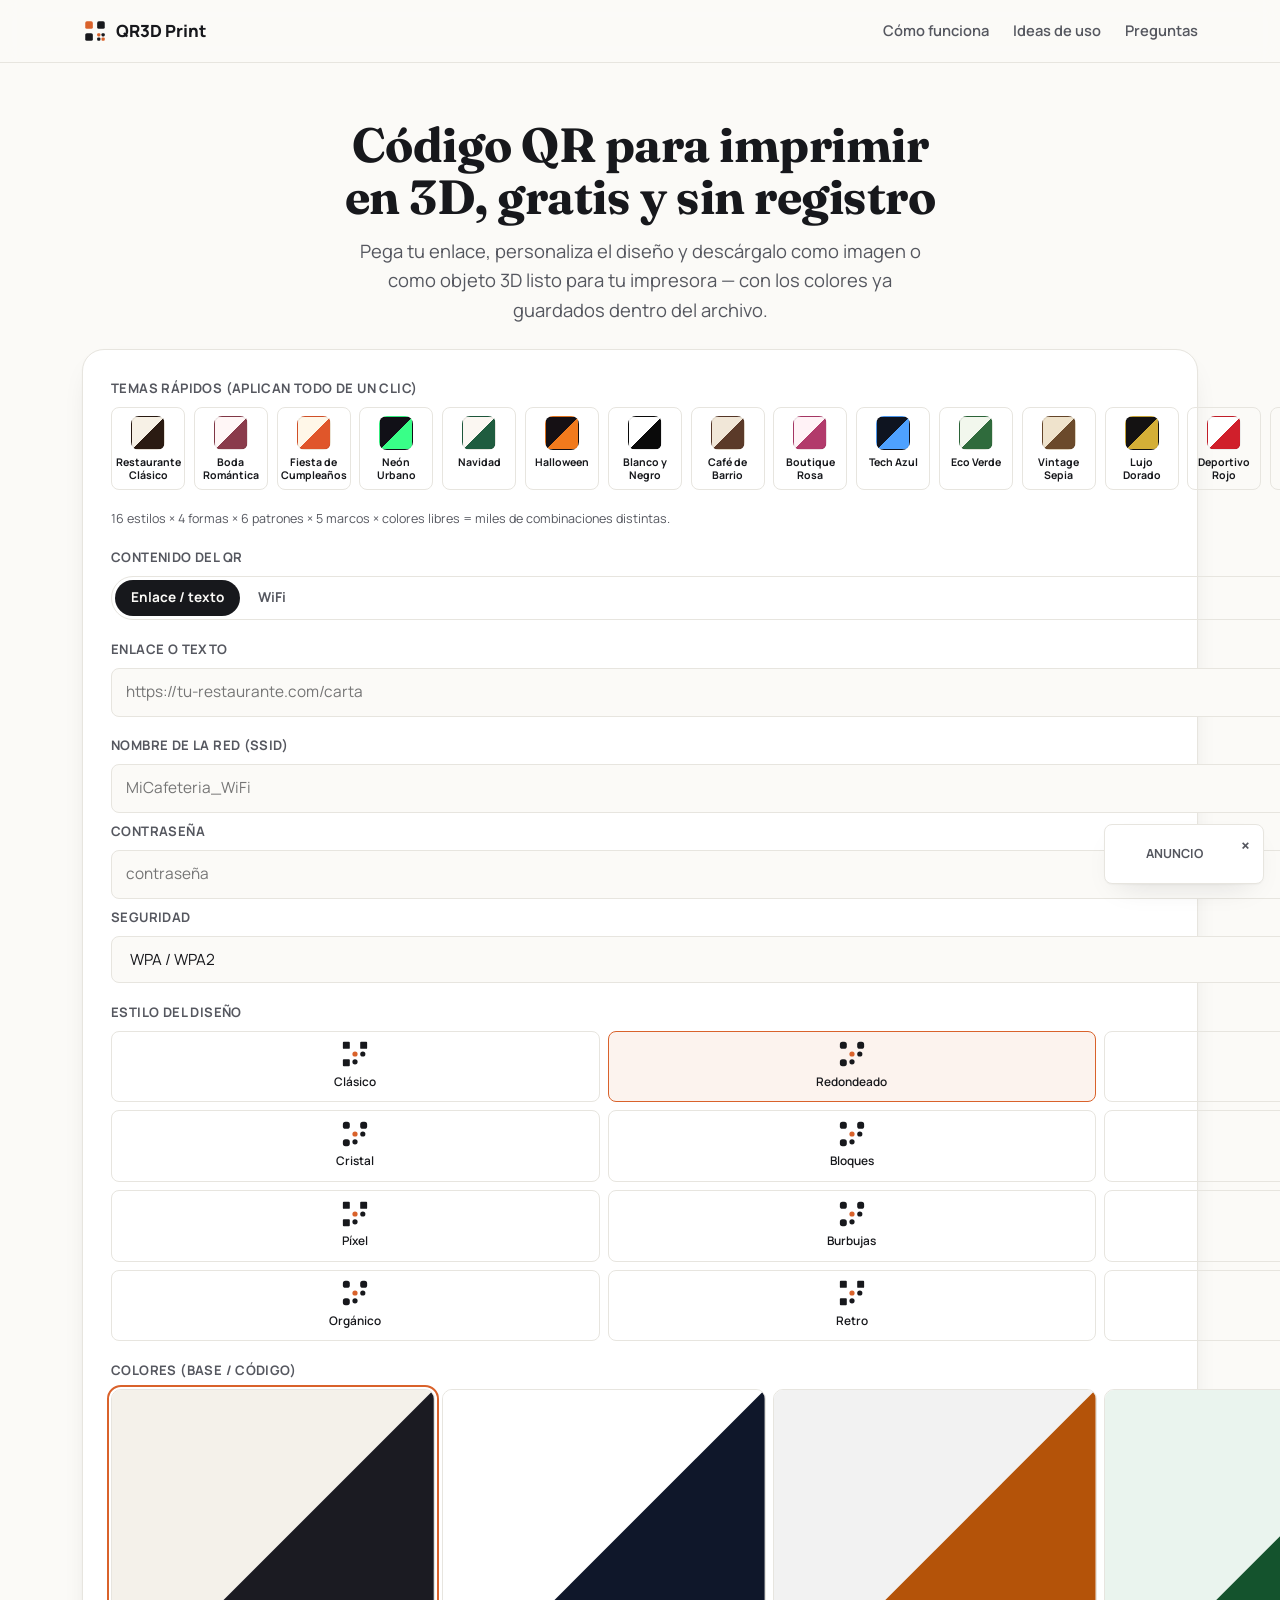
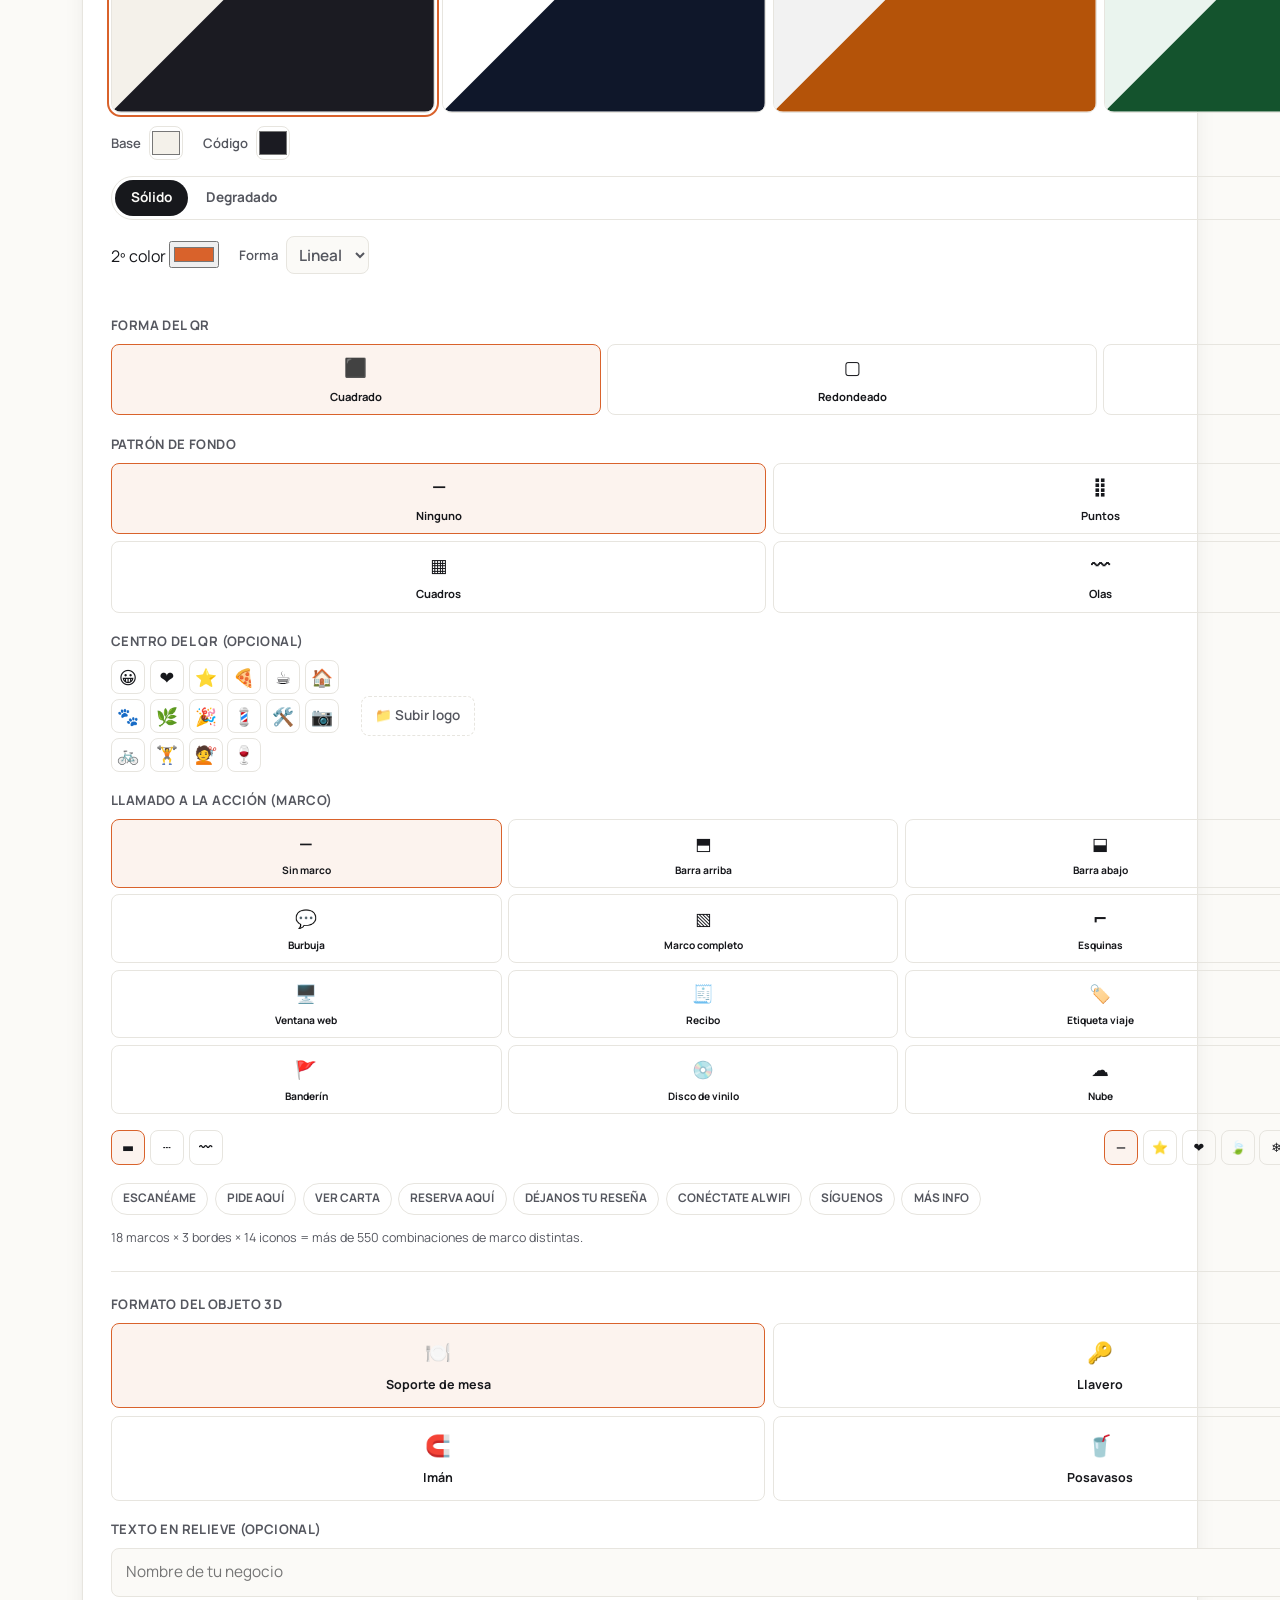
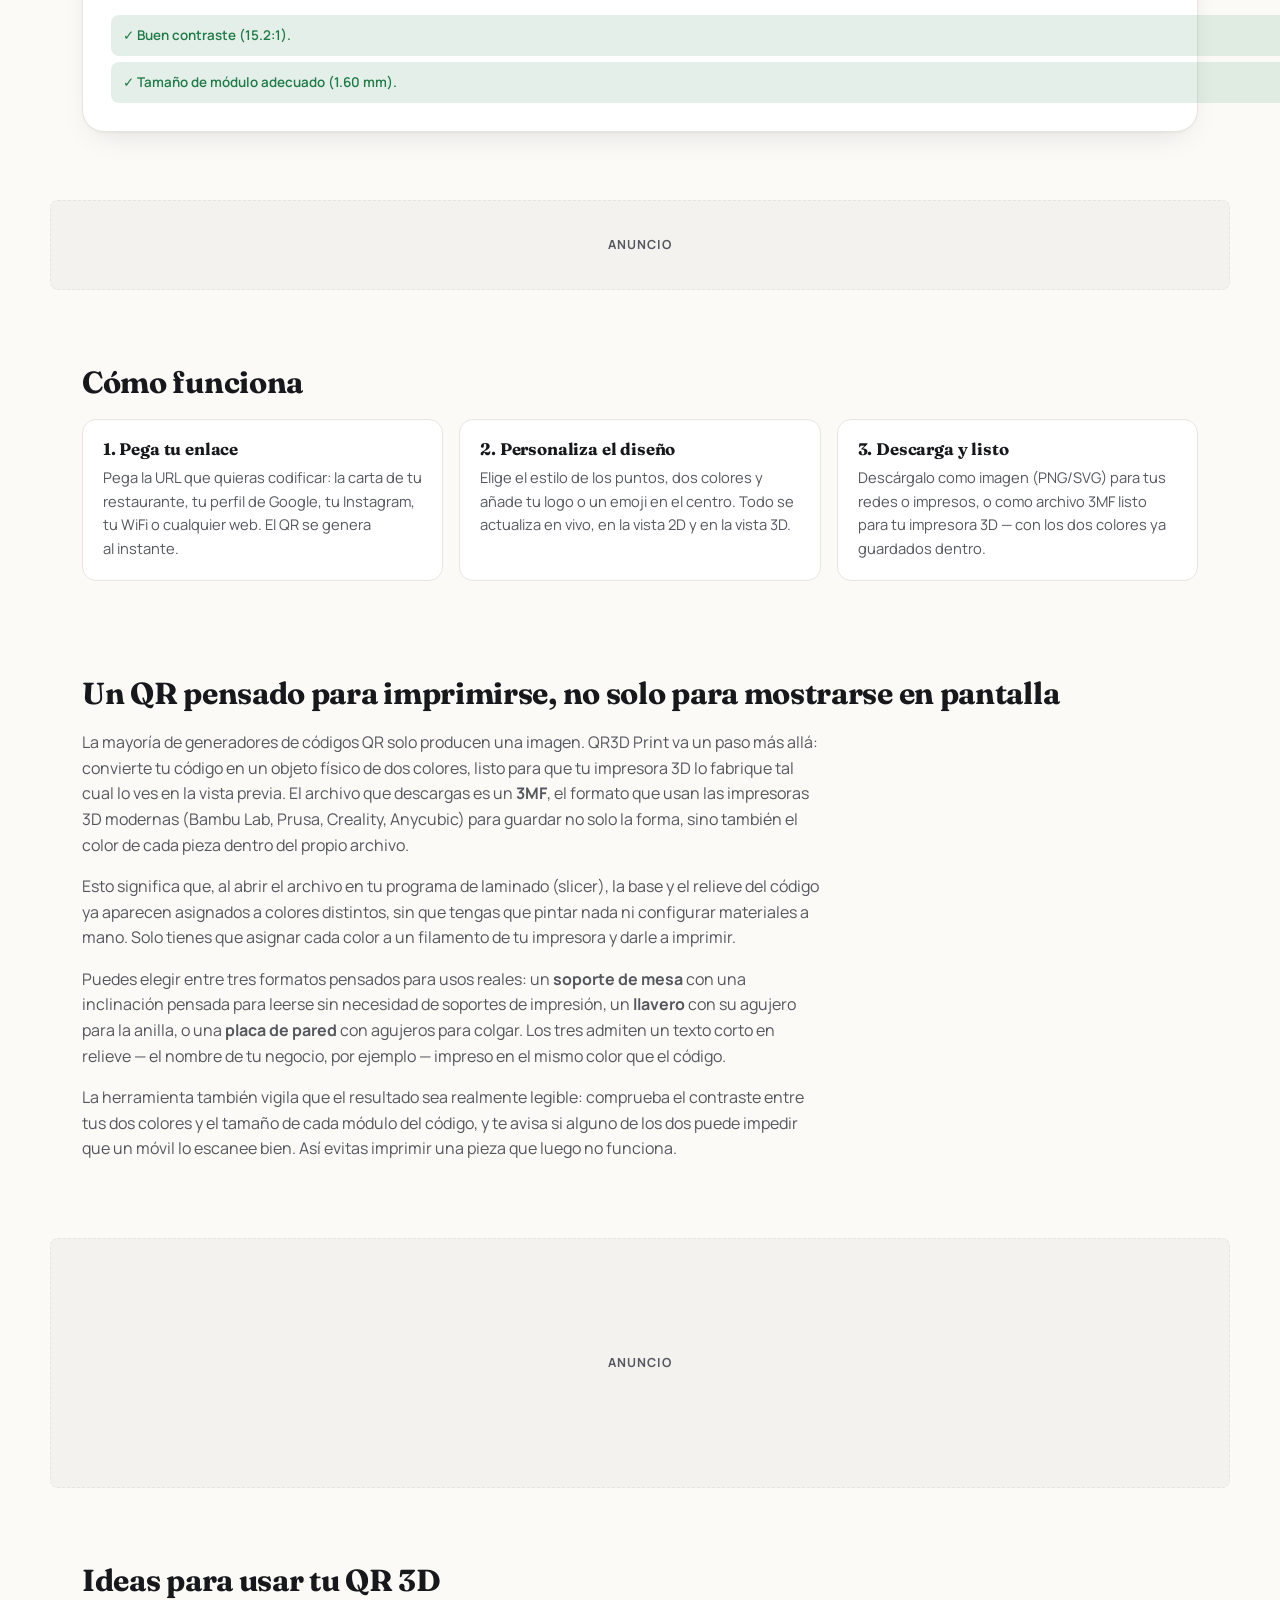
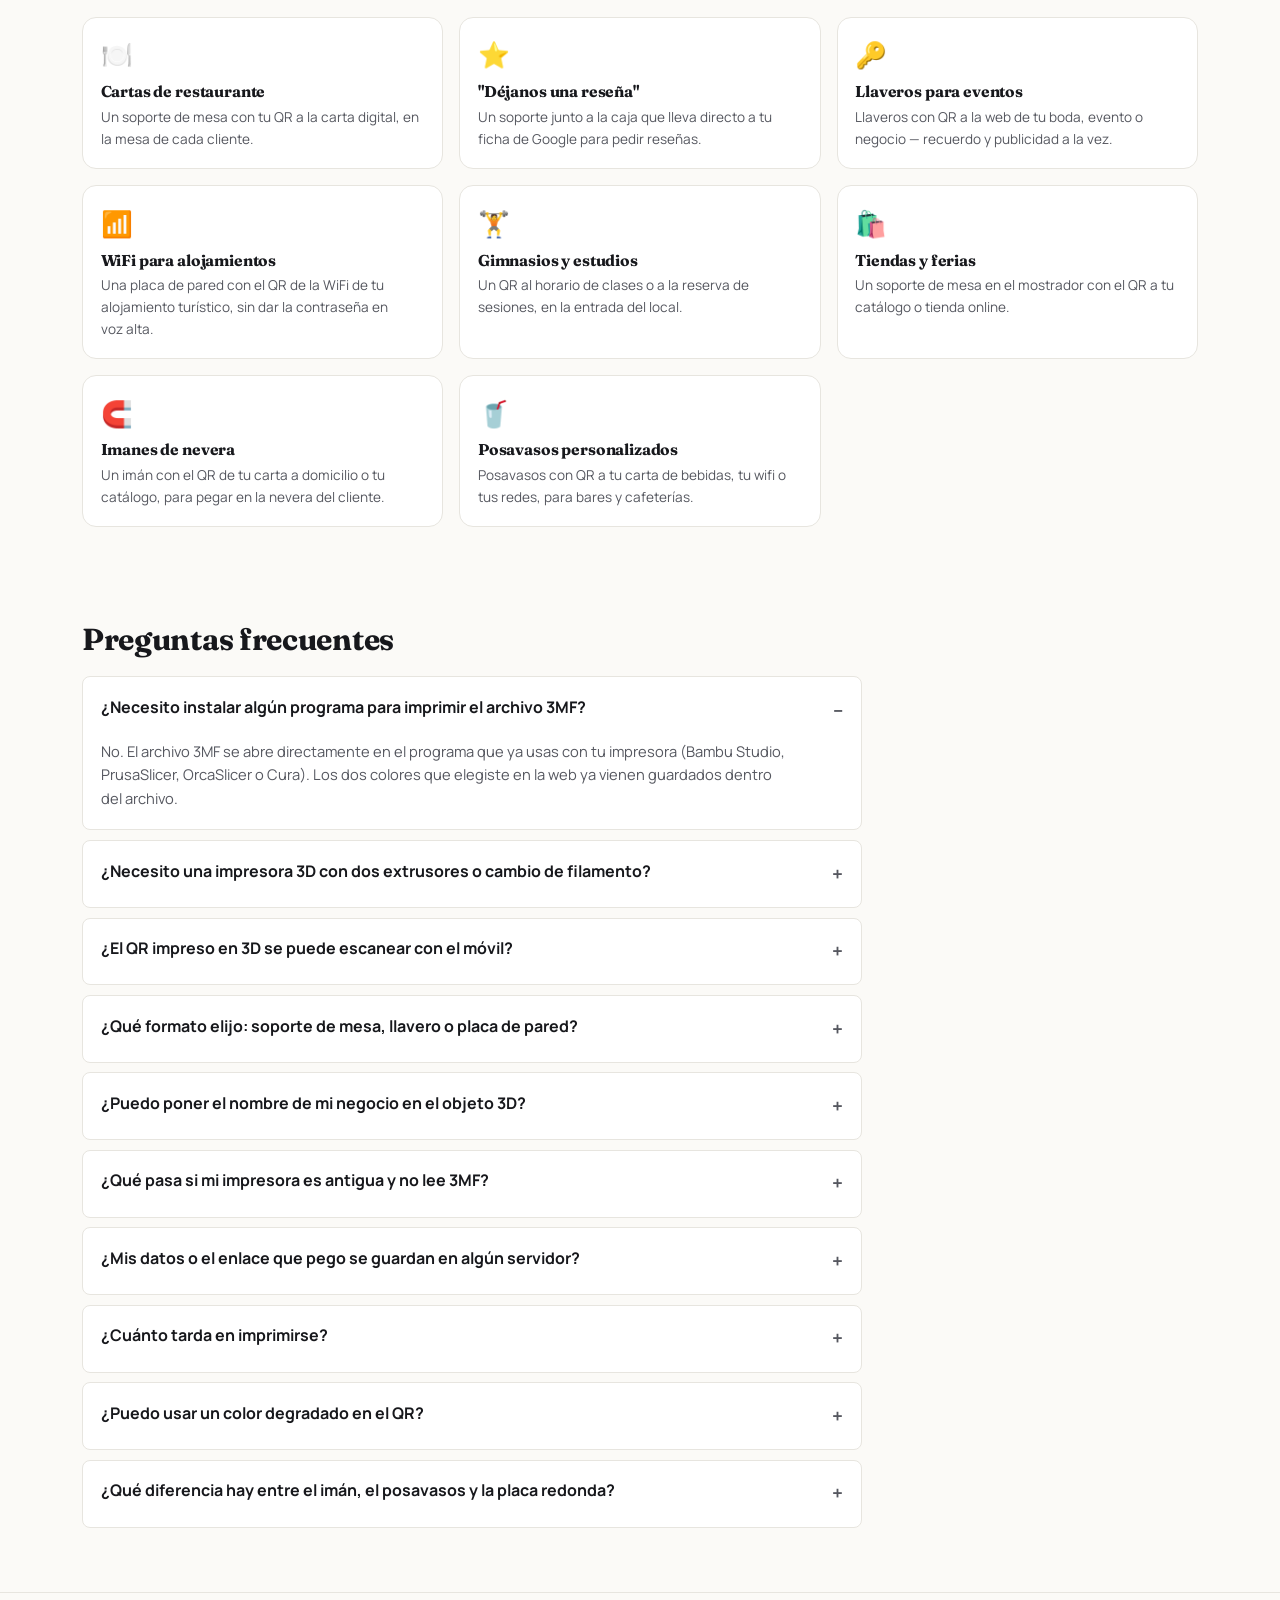
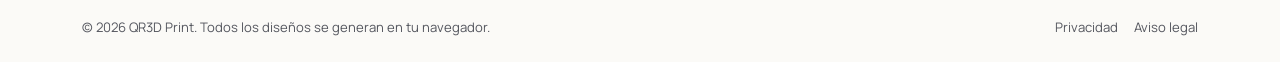
==== commit f56cd0f1: "Add files via upload" ====
--- a/index.html
+++ b/index.html
@@ -21,7 +21,7 @@
 <link rel="stylesheet" href="https://fonts.googleapis.com/css2?family=Manrope:wght@400;500;600;700;800&family=Fraunces:opsz,wght@9..144,500;9..144,700&display=swap">
 
 <link rel="icon" href="assets/favicon.svg" type="image/svg+xml">
-<link rel="stylesheet" href="styles.css?v=20260905">
+<link rel="stylesheet" href="styles.css?v=20260907">
 <!-- TODO: cuando actives los bloques de anuncios reales (no solo la verificación), añade aquí
      el script de tu CMP (banner de consentimiento de cookies), obligatorio en la UE/Reino Unido para AdSense -->
 
@@ -182,7 +182,7 @@
             </div>
             <div class="cta-chips" data-cta-chips hidden></div>
             <input id="frame-text" class="text-input" type="text" maxlength="24" placeholder="ESCANÉAME" value="ESCANÉAME" hidden>
-            <p class="combo-count">10 marcos × 3 bordes × 7 iconos = más de 160 combinaciones de marco.</p>
+            <p class="combo-count">18 marcos × 3 bordes × 14 iconos = más de 550 combinaciones de marco distintas.</p>
           </div>
 
           <hr class="divider">
@@ -308,6 +308,6 @@
 <script defer src="lib/vendor/qr-code-styling.js"></script>
 <script defer src="lib/vendor/jszip.min.js"></script>
 <script defer src="lib/manifest.js"></script>
-<script defer src="main.js?v=20260905"></script>
+<script defer src="main.js?v=20260907"></script>
 </body>
 </html>
--- a/styles.css
+++ b/styles.css
@@ -103,12 +103,6 @@
 .tool-grid { display: grid; gap: 1.75rem; }
 @media (min-width: 960px) {
   .tool-grid { grid-template-columns: 1fr 1fr; align-items: start; }
-  .tool-controls {
-    max-height: calc(100svh - 118px);
-    overflow-y: auto;
-    overscroll-behavior: contain;
-    padding-right: .5rem;
-  }
   .tool-preview {
     position: sticky;
     top: 78px; /* sticky header (62px) + gap */
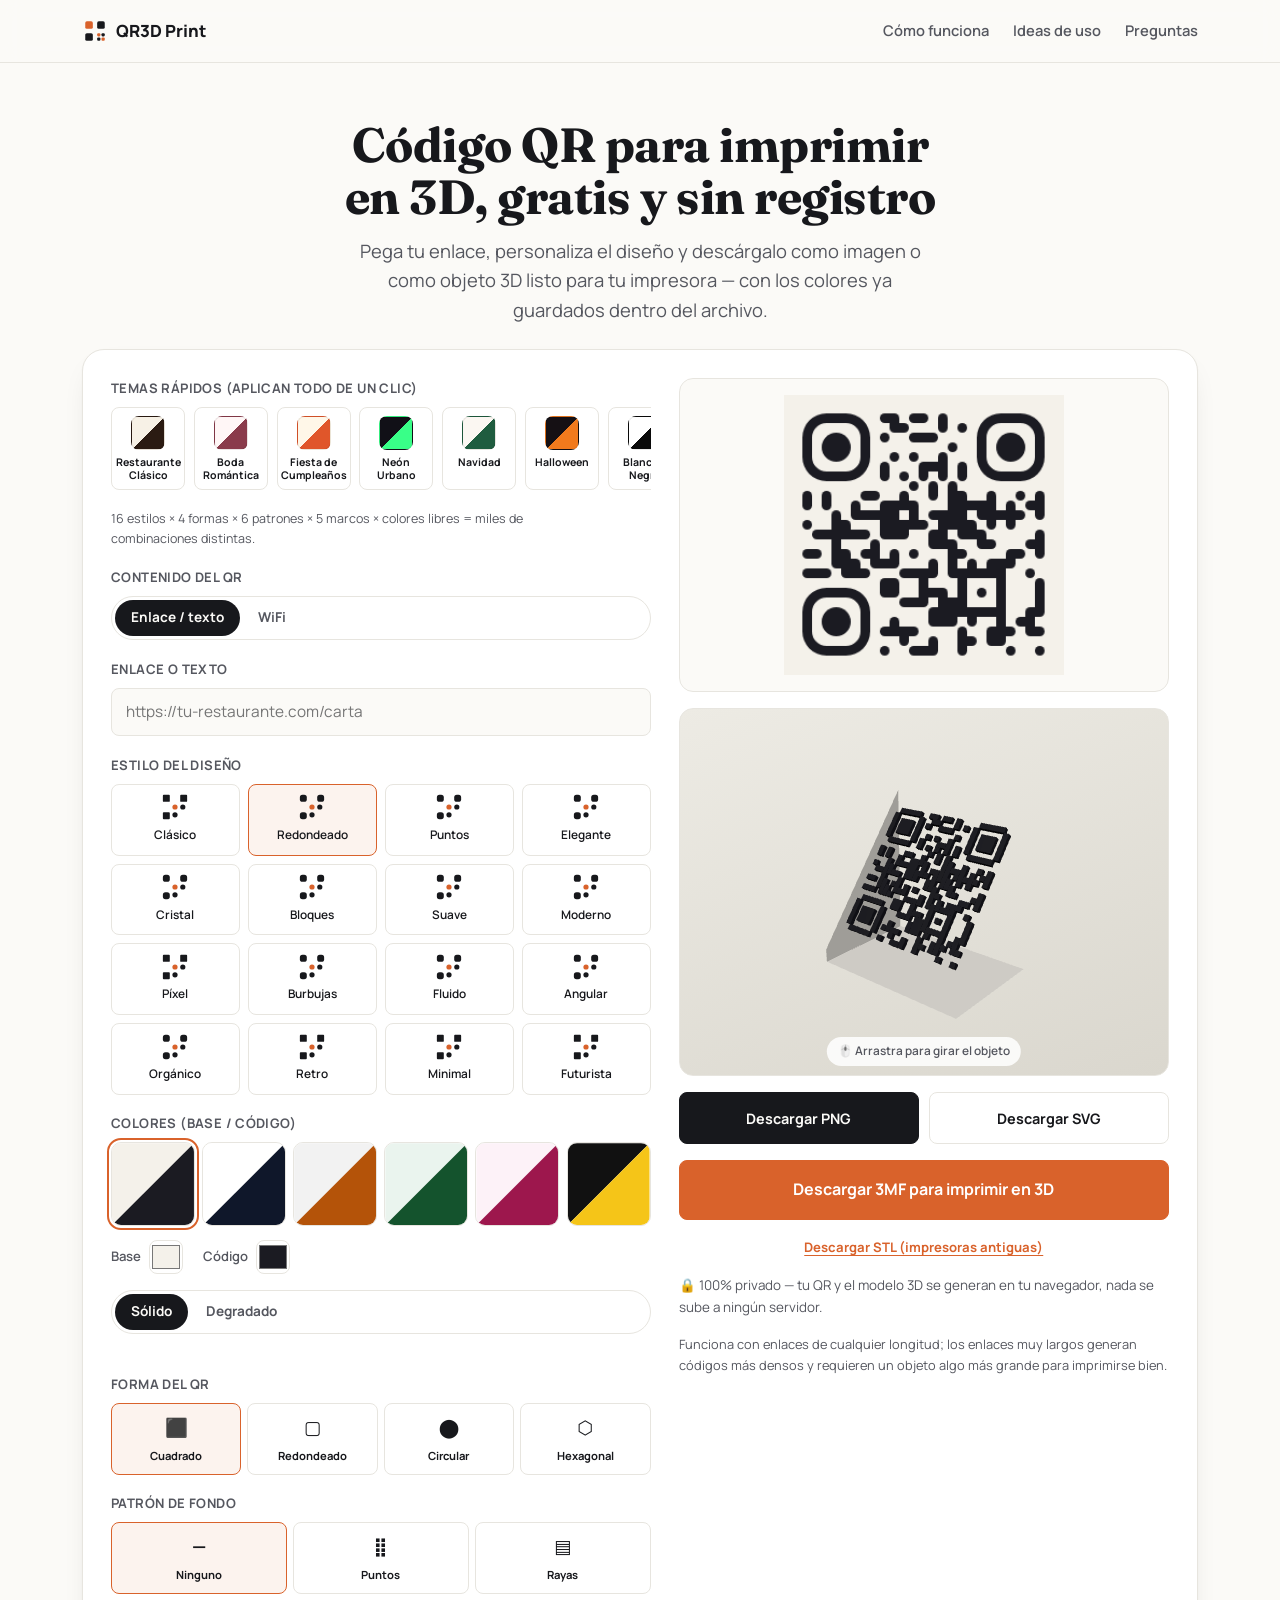
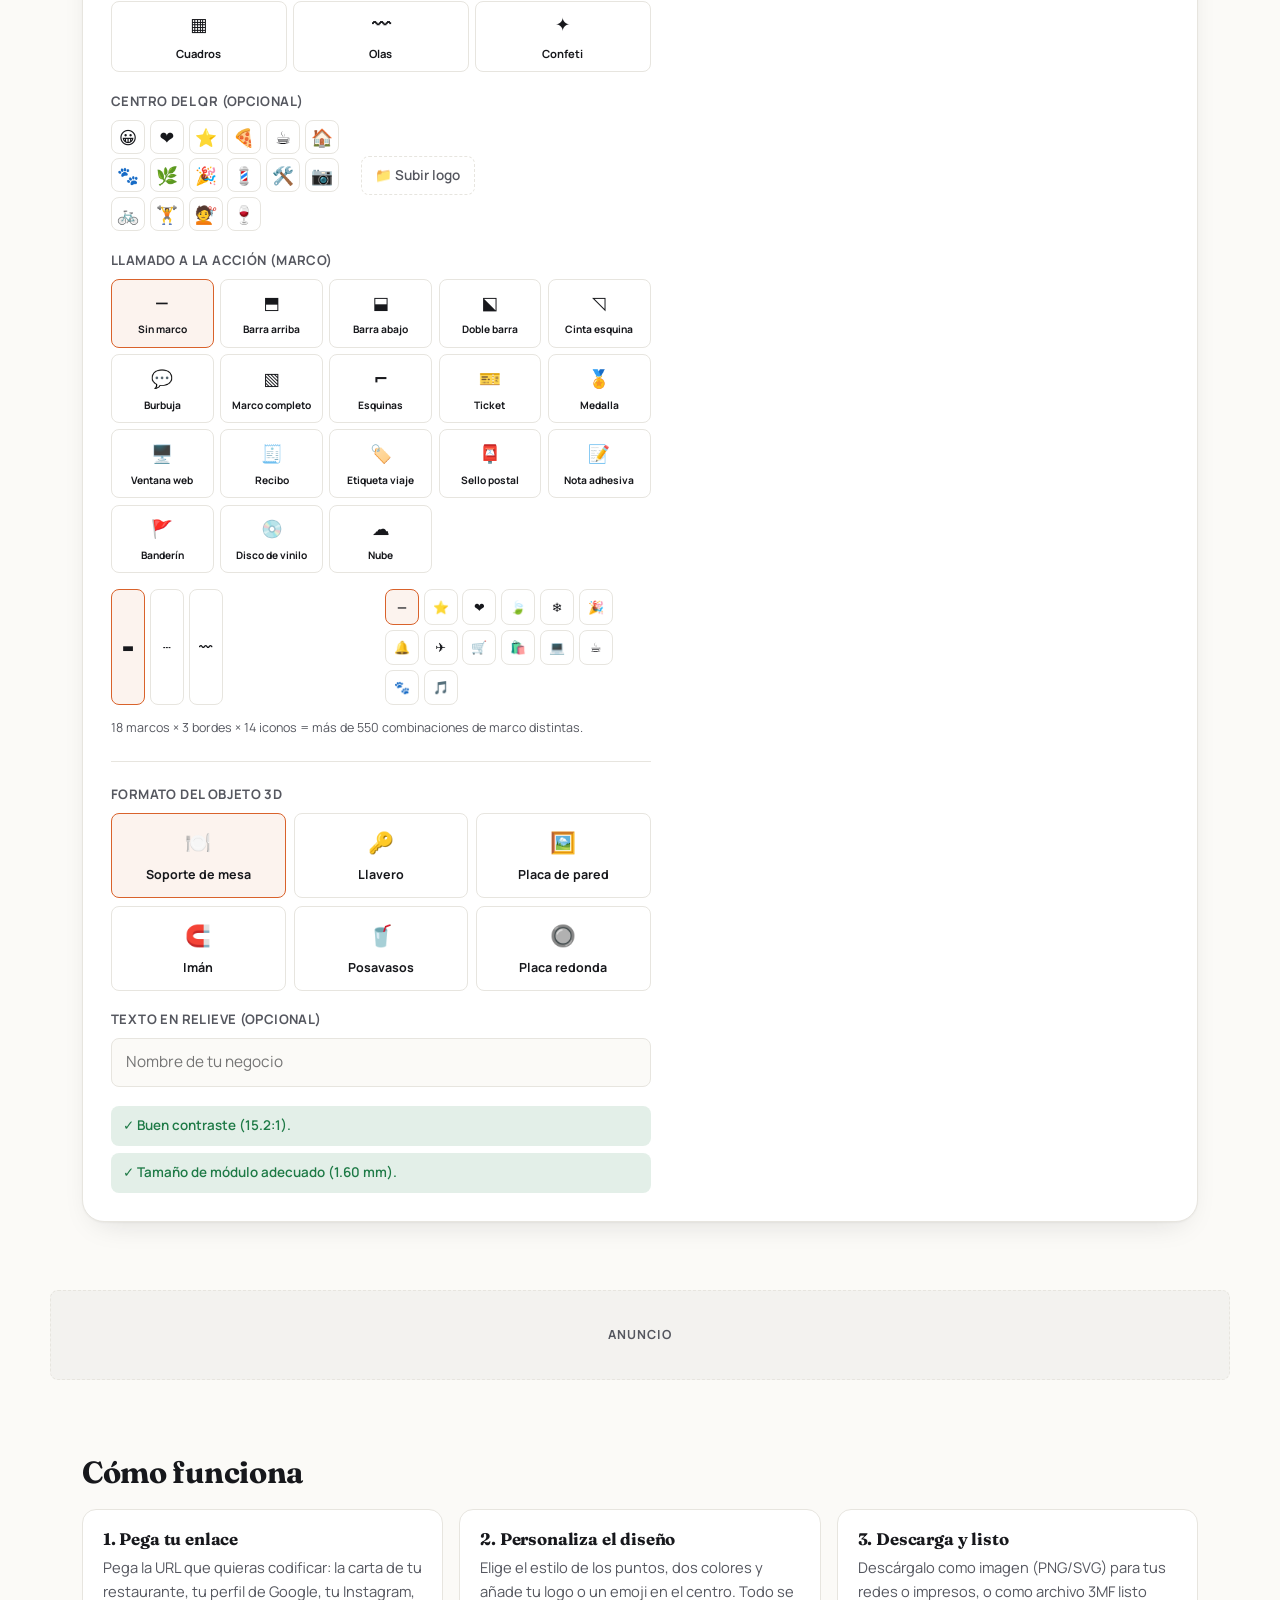
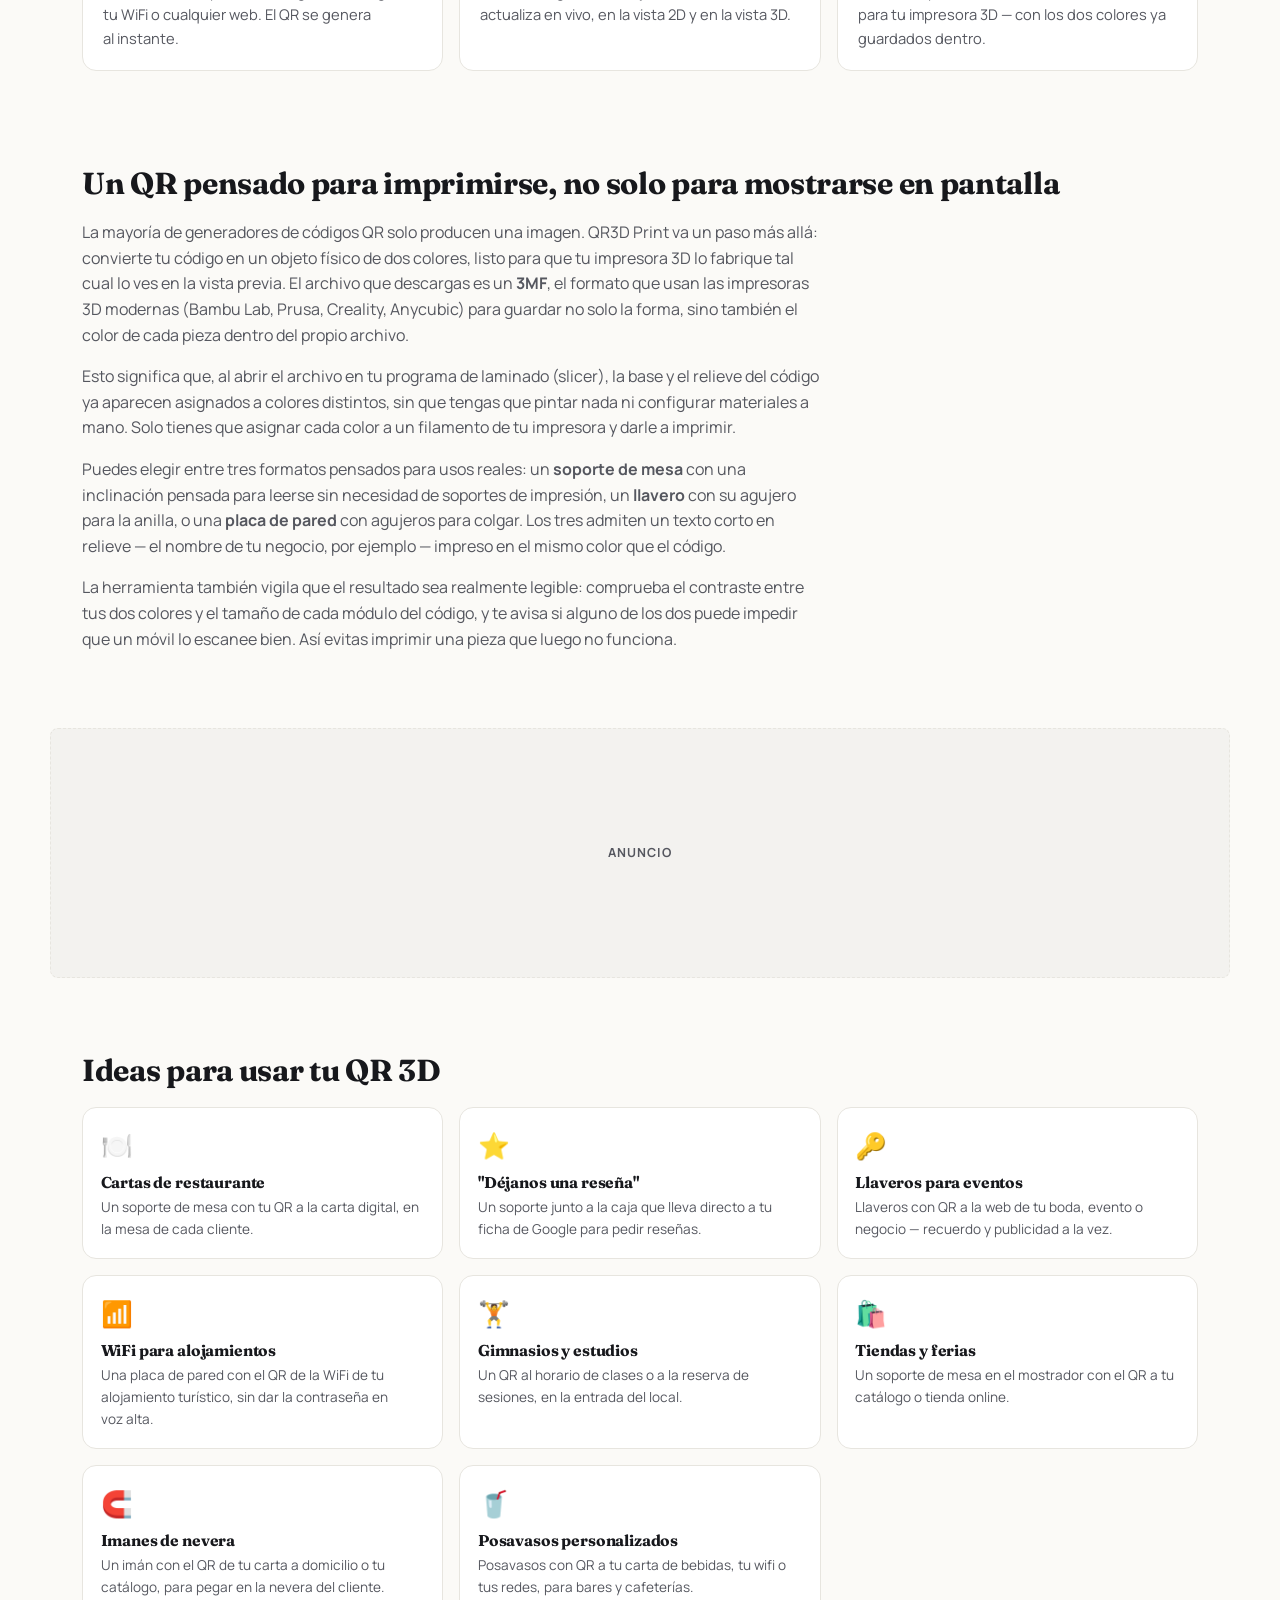
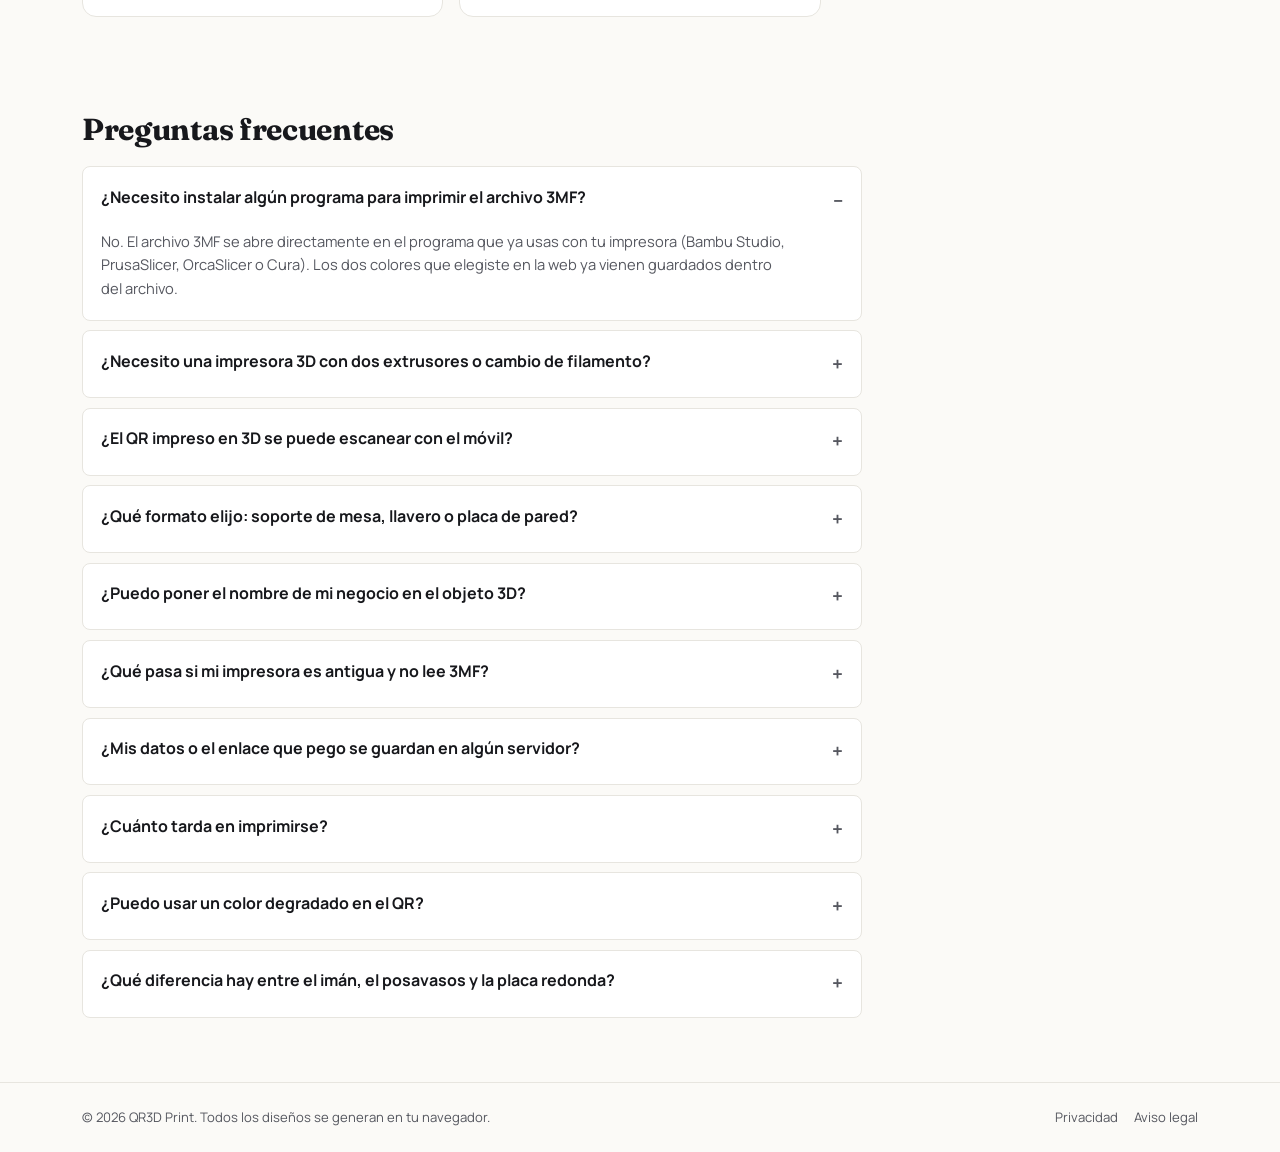
==== commit 6df9fe3b: "Add files via upload" ====
--- a/index.html
+++ b/index.html
@@ -21,7 +21,7 @@
 <link rel="stylesheet" href="https://fonts.googleapis.com/css2?family=Manrope:wght@400;500;600;700;800&family=Fraunces:opsz,wght@9..144,500;9..144,700&display=swap">
 
 <link rel="icon" href="assets/favicon.svg" type="image/svg+xml">
-<link rel="stylesheet" href="styles.css?v=20260907">
+<link rel="stylesheet" href="styles.css?v=20260909">
 <!-- TODO: cuando actives los bloques de anuncios reales (no solo la verificación), añade aquí
      el script de tu CMP (banner de consentimiento de cookies), obligatorio en la UE/Reino Unido para AdSense -->
 
@@ -308,6 +308,6 @@
 <script defer src="lib/vendor/qr-code-styling.js"></script>
 <script defer src="lib/vendor/jszip.min.js"></script>
 <script defer src="lib/manifest.js"></script>
-<script defer src="main.js?v=20260907"></script>
+<script defer src="main.js?v=20260909"></script>
 </body>
 </html>
--- a/styles.css
+++ b/styles.css
@@ -62,6 +62,11 @@
 h1, h2, h3, h4 { text-wrap: balance; line-height: 1.08; letter-spacing: -0.01em; font-family: var(--display); }
 ::selection { background: var(--accent); color: #fff; }
 
+/* Defensive: the [hidden] attribute must always win over any component's own `display`
+   rule (e.g. .field-group, .cta-chips, .corner-toast all set display:flex), otherwise
+   elements meant to be hidden via JS (toggling .hidden) render visible anyway. */
+[hidden] { display: none !important; }
+
 :focus-visible {
   outline: 2px solid var(--accent);
   outline-offset: 3px;
@@ -110,7 +115,10 @@
 }
 
 /* ---------- 7. Controls ---------- */
-.tool-controls { display: flex; flex-direction: column; gap: 1.15rem; }
+/* min-width:0 overrides CSS Grid's default min-width:auto on grid items — without this,
+   the horizontally-scrolling .theme-strip (24 fixed-width chips) forces this whole column
+   (and the page) wider than the viewport instead of scrolling within its own box. */
+.tool-controls { display: flex; flex-direction: column; gap: 1.15rem; min-width: 0; }
 .field-group { display: flex; flex-direction: column; gap: .5rem; }
 .field-label { font-size: .82rem; font-weight: 700; color: var(--ink-soft); text-transform: uppercase; letter-spacing: .03em; }
 
@@ -217,7 +225,7 @@
 .print-warning.level-ok { background: color-mix(in srgb, var(--ok) 12%, transparent); color: var(--ok); }
 
 /* ---------- 8. Preview ---------- */
-.tool-preview { display: flex; flex-direction: column; gap: 1rem; }
+.tool-preview { display: flex; flex-direction: column; gap: 1rem; min-width: 0; }
 .preview-2d { display: flex; justify-content: center; padding: 1rem; background: var(--bg); border: 1px solid var(--line); border-radius: var(--radius-md); }
 .preview-2d-canvas { width: 100%; max-width: 280px; aspect-ratio: 1; margin-inline: auto; display: flex; align-items: center; justify-content: center; }
 .preview-2d-canvas canvas, .preview-2d-canvas img { width: 100%; height: 100%; }
